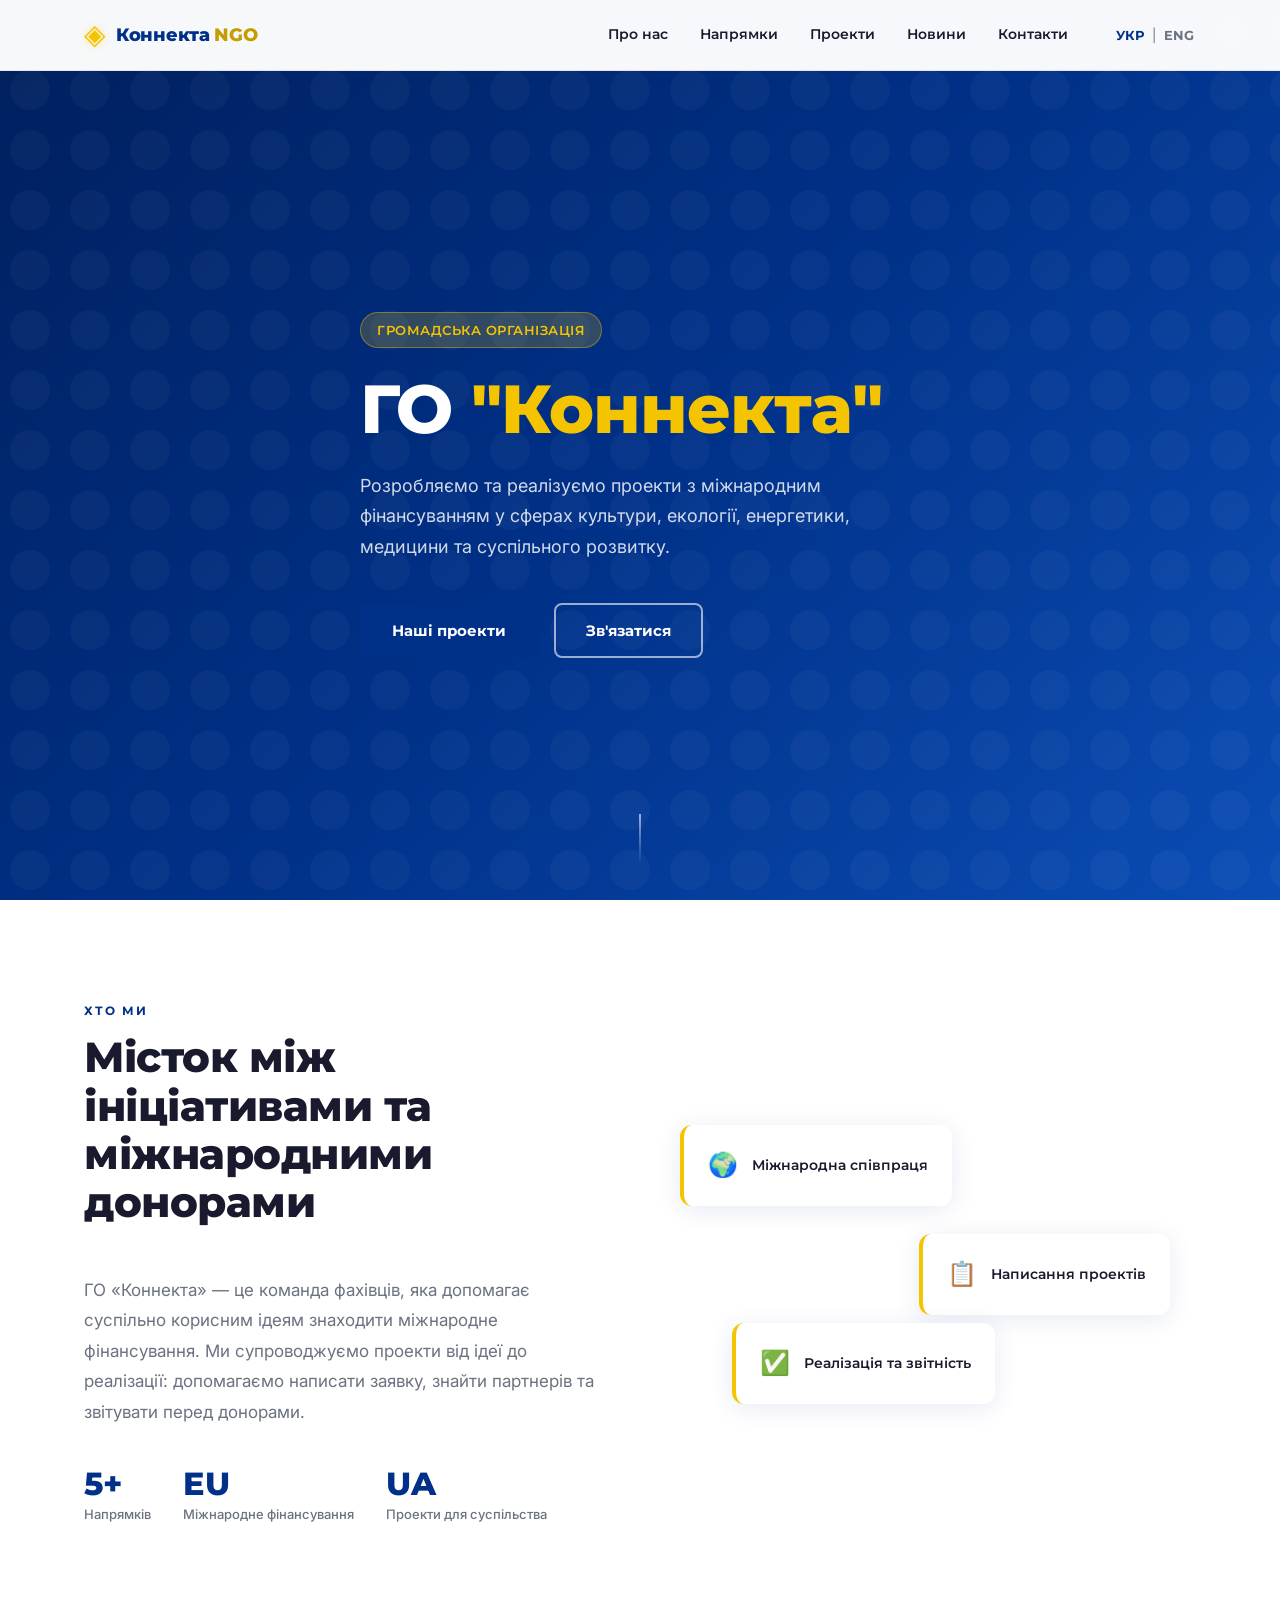
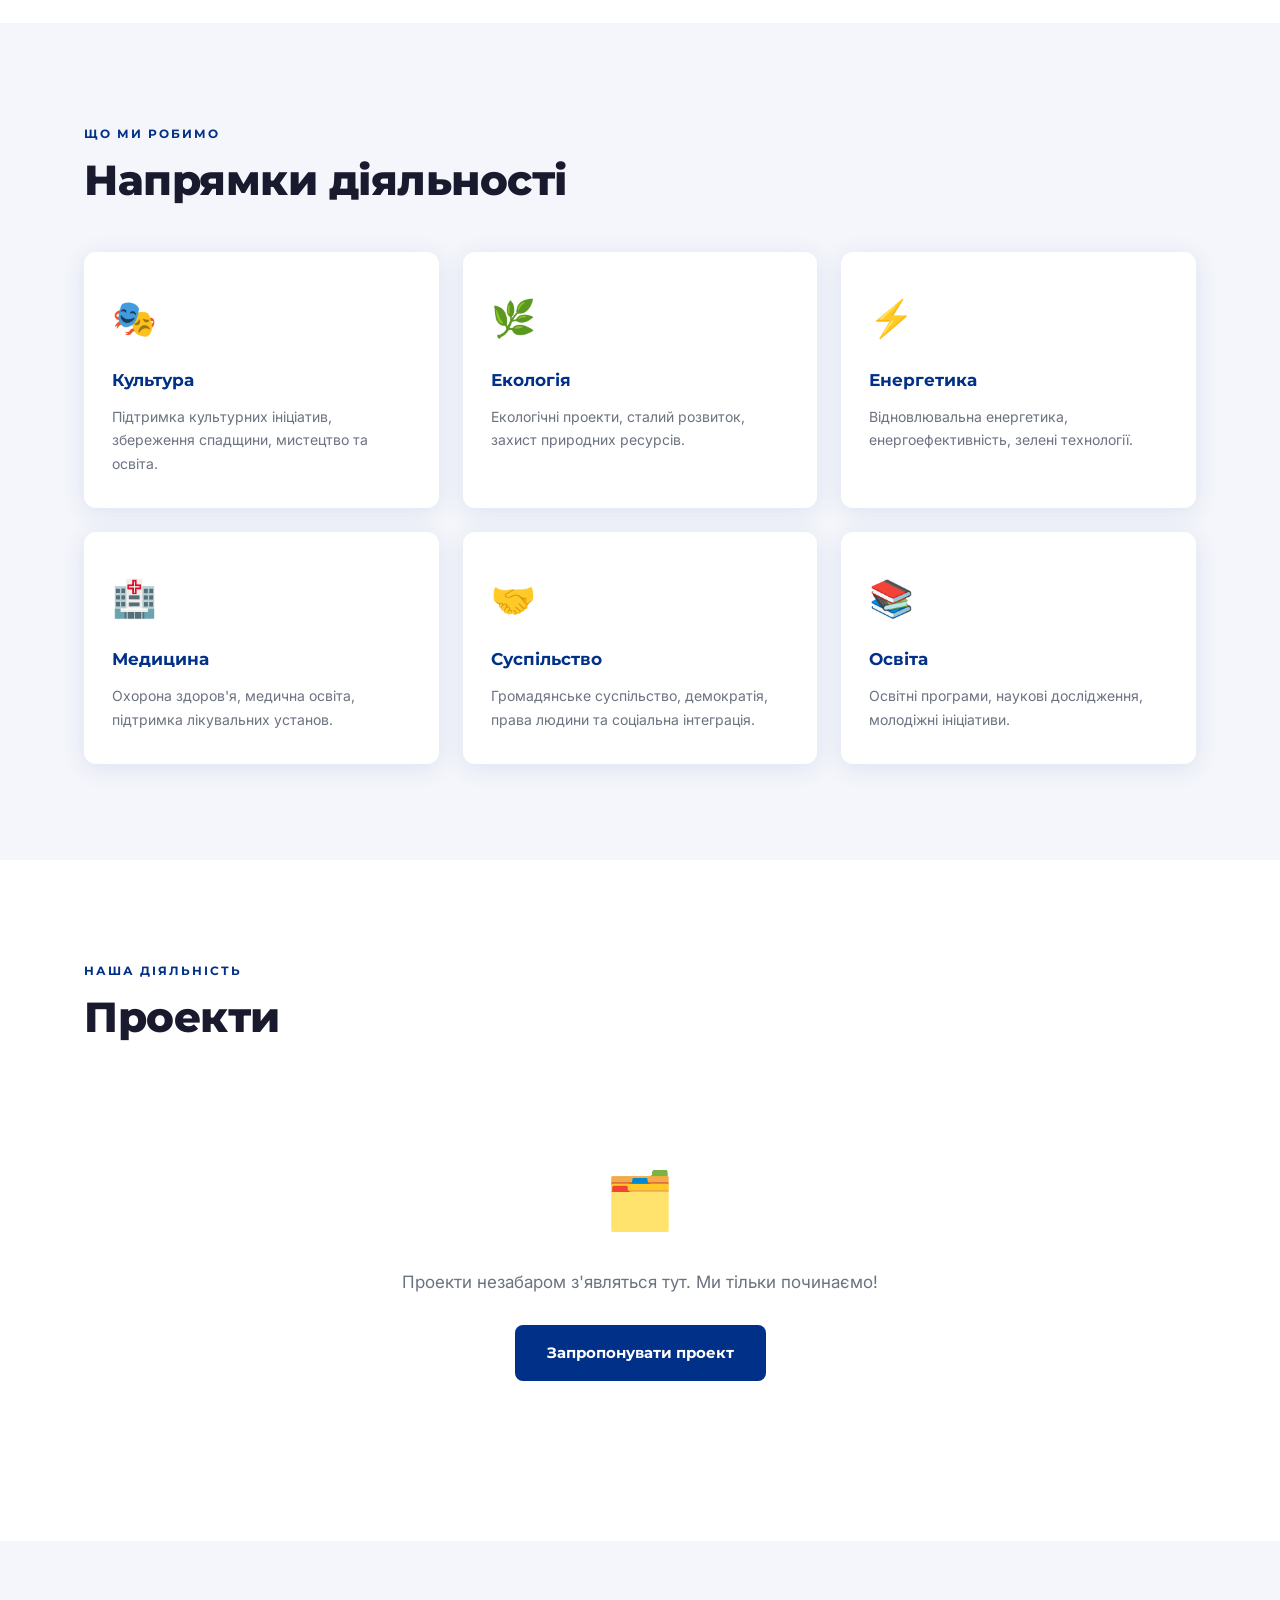
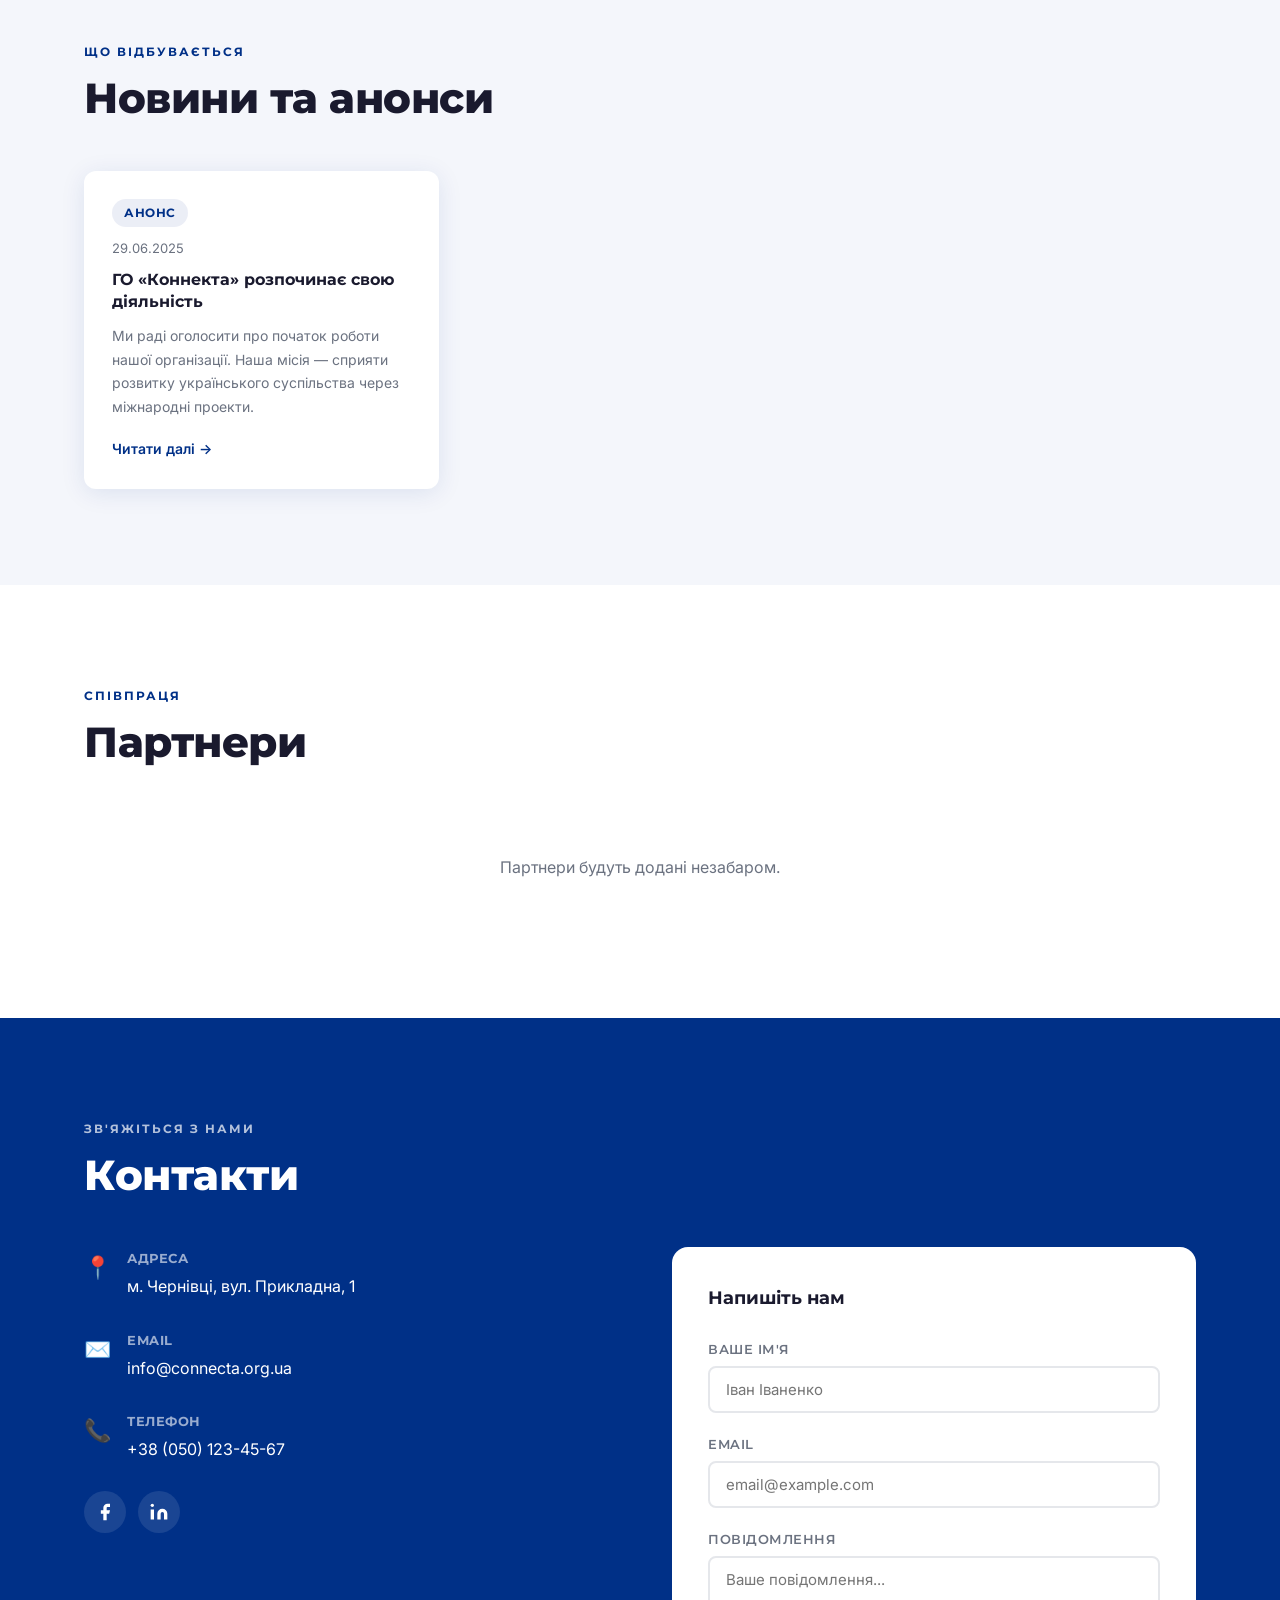
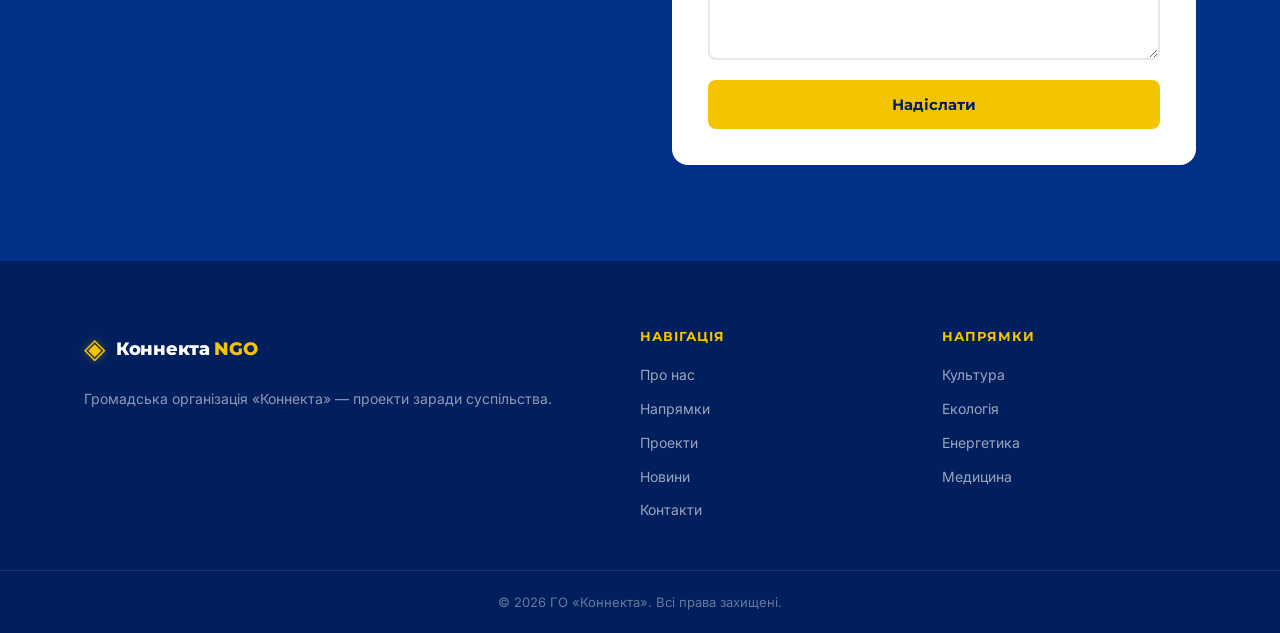
==== index.html @ 652a1787 "Update index.html" ====
<!DOCTYPE html>
<html lang="uk">
<head>
  <meta charset="UTF-8" />
  <meta name="viewport" content="width=device-width, initial-scale=1.0"/>
  <title>ГО "Коннекта" | Connecta NGO</title>
  <link rel="preconnect" href="https://fonts.googleapis.com">
  <link href="https://fonts.googleapis.com/css2?family=Montserrat:wght@400;600;700;800&family=Inter:wght@400;500&display=swap" rel="stylesheet">
  <link rel="stylesheet" href="css/style.css"/>
  <script src="https://identity.netlify.com/v1/netlify-identity-widget.js"></script>
</head>
<body>

<!-- HEADER -->
<header class="header" id="header">
  <div class="container header__inner">
    <a href="index.html" class="logo">
      <span class="logo__icon">◈</span>
      <span class="logo__text">Коннекта <em>NGO</em></span>
    </a>

    <nav class="nav" id="nav">
      <a href="#about" class="nav__link" data-uk="Про нас" data-en="About Us">Про нас</a>
      <a href="#directions" class="nav__link" data-uk="Напрямки" data-en="Directions">Напрямки</a>
      <a href="#projects" class="nav__link" data-uk="Проекти" data-en="Projects">Проекти</a>
      <a href="#news" class="nav__link" data-uk="Новини" data-en="News">Новини</a>
      <a href="#contacts" class="nav__link" data-uk="Контакти" data-en="Contacts">Контакти</a>
    </nav>

    <div class="header__right">
      <div class="lang-switch">
        <button class="lang-btn active" data-lang="uk">УКР</button>
        <span>|</span>
        <button class="lang-btn" data-lang="en">ENG</button>
      </div>
      <button class="burger" id="burger" aria-label="Меню">
        <span></span><span></span><span></span>
      </button>
    </div>
  </div>
</header>

<!-- HERO -->
<section class="hero">
  <div class="hero__bg"></div>
  <div class="container hero__content">
    <p class="hero__eyebrow" data-uk="Громадська організація" data-en="Non-governmental organization">Громадська організація</p>
    <h1 class="hero__title" data-uk='ГО <span class="accent">"Коннекта"</span>' data-en='NGO <span class="accent">"Connecta"</span>'>ГО <span class="accent">"Коннекта"</span></h1>
    <p class="hero__sub" data-uk="Розробляємо та реалізуємо проекти з міжнародним фінансуванням у сферах культури, екології, енергетики, медицини та суспільного розвитку." data-en="We develop and implement internationally funded projects in culture, ecology, energy, medicine, and social development.">
      Розробляємо та реалізуємо проекти з міжнародним фінансуванням у сферах культури, екології, енергетики, медицини та суспільного розвитку.
    </p>
    <div class="hero__actions">
      <a href="#projects" class="btn btn--primary" data-uk="Наші проекти" data-en="Our Projects">Наші проекти</a>
      <a href="#contacts" class="btn btn--outline" data-uk="Зв'язатися" data-en="Contact Us">Зв'язатися</a>
    </div>
  </div>
  <div class="hero__scroll-indicator">
    <span></span>
  </div>
</section>

<!-- ABOUT -->
<section class="section" id="about">
  <div class="container">
    <div class="about__grid">
      <div class="about__text">
        <p class="section__label" data-uk="Хто ми" data-en="Who We Are">Хто ми</p>
        <h2 class="section__title" data-uk="Місток між ініціативами та міжнародними донорами" data-en="A bridge between initiatives and international donors">Місток між ініціативами та міжнародними донорами</h2>
        <p class="about__desc" data-uk="ГО «Коннекта» — це команда фахівців, яка допомагає суспільно корисним ідеям знаходити міжнародне фінансування. Ми супроводжуємо проекти від ідеї до реалізації: допомагаємо написати заявку, знайти партнерів та звітувати перед донорами." data-en="Connecta NGO is a team of specialists that helps socially beneficial ideas find international funding. We guide projects from idea to implementation: helping write applications, find partners, and report to donors.">
          ГО «Коннекта» — це команда фахівців, яка допомагає суспільно корисним ідеям знаходити міжнародне фінансування. Ми супроводжуємо проекти від ідеї до реалізації: допомагаємо написати заявку, знайти партнерів та звітувати перед донорами.
        </p>
        <div class="about__stats">
          <div class="stat">
            <span class="stat__num">5+</span>
            <span class="stat__label" data-uk="Напрямків" data-en="Directions">Напрямків</span>
          </div>
          <div class="stat">
            <span class="stat__num">EU</span>
            <span class="stat__label" data-uk="Міжнародне фінансування" data-en="International funding">Міжнародне фінансування</span>
          </div>
          <div class="stat">
            <span class="stat__num">UA</span>
            <span class="stat__label" data-uk="Проекти для суспільства" data-en="Projects for society">Проекти для суспільства</span>
          </div>
        </div>
      </div>
      <div class="about__visual">
        <div class="about__card about__card--1">
          <span class="about__card-icon">🌍</span>
          <p data-uk="Міжнародна співпраця" data-en="International cooperation">Міжнародна співпраця</p>
        </div>
        <div class="about__card about__card--2">
          <span class="about__card-icon">📋</span>
          <p data-uk="Написання проектів" data-en="Project writing">Написання проектів</p>
        </div>
        <div class="about__card about__card--3">
          <span class="about__card-icon">✅</span>
          <p data-uk="Реалізація та звітність" data-en="Implementation & reporting">Реалізація та звітність</p>
        </div>
      </div>
    </div>
  </div>
</section>

<!-- DIRECTIONS -->
<section class="section section--gray" id="directions">
  <div class="container">
    <p class="section__label" data-uk="Що ми робимо" data-en="What We Do">Що ми робимо</p>
    <h2 class="section__title" data-uk="Напрямки діяльності" data-en="Areas of Activity">Напрямки діяльності</h2>
    <div class="directions__grid">
      <div class="direction-card">
        <div class="direction-card__icon">🎭</div>
        <h3 data-uk="Культура" data-en="Culture">Культура</h3>
        <p data-uk="Підтримка культурних ініціатив, збереження спадщини, мистецтво та освіта." data-en="Support of cultural initiatives, heritage preservation, arts and education.">Підтримка культурних ініціатив, збереження спадщини, мистецтво та освіта.</p>
      </div>
      <div class="direction-card">
        <div class="direction-card__icon">🌿</div>
        <h3 data-uk="Екологія" data-en="Ecology">Екологія</h3>
        <p data-uk="Екологічні проекти, сталий розвиток, захист природних ресурсів." data-en="Environmental projects, sustainable development, protection of natural resources.">Екологічні проекти, сталий розвиток, захист природних ресурсів.</p>
      </div>
      <div class="direction-card">
        <div class="direction-card__icon">⚡</div>
        <h3 data-uk="Енергетика" data-en="Energy">Енергетика</h3>
        <p data-uk="Відновлювальна енергетика, енергоефективність, зелені технології." data-en="Renewable energy, energy efficiency, green technologies.">Відновлювальна енергетика, енергоефективність, зелені технології.</p>
      </div>
      <div class="direction-card">
        <div class="direction-card__icon">🏥</div>
        <h3 data-uk="Медицина" data-en="Medicine">Медицина</h3>
        <p data-uk="Охорона здоров'я, медична освіта, підтримка лікувальних установ." data-en="Healthcare, medical education, support for medical institutions.">Охорона здоров'я, медична освіта, підтримка лікувальних установ.</p>
      </div>
      <div class="direction-card">
        <div class="direction-card__icon">🤝</div>
        <h3 data-uk="Суспільство" data-en="Society">Суспільство</h3>
        <p data-uk="Громадянське суспільство, демократія, права людини та соціальна інтеграція." data-en="Civil society, democracy, human rights and social integration.">Громадянське суспільство, демократія, права людини та соціальна інтеграція.</p>
      </div>
      <div class="direction-card">
        <div class="direction-card__icon">📚</div>
        <h3 data-uk="Освіта" data-en="Education">Освіта</h3>
        <p data-uk="Освітні програми, наукові дослідження, молодіжні ініціативи." data-en="Educational programs, scientific research, youth initiatives.">Освітні програми, наукові дослідження, молодіжні ініціативи.</p>
      </div>
    </div>
  </div>
</section>

<!-- PROJECTS -->
<section class="section" id="projects">
  <div class="container">
    <p class="section__label" data-uk="Наша діяльність" data-en="Our Activity">Наша діяльність</p>
    <h2 class="section__title" data-uk="Проекти" data-en="Projects">Проекти</h2>
    <div class="projects__empty">
      <div class="projects__empty-icon">🗂️</div>
      <p data-uk="Проекти незабаром з'являться тут. Ми тільки починаємо!" data-en="Projects will appear here soon. We are just getting started!">
        Проекти незабаром з'являться тут. Ми тільки починаємо!
      </p>
      <a href="#contacts" class="btn btn--primary" data-uk="Запропонувати проект" data-en="Propose a Project">Запропонувати проект</a>
    </div>
  </div>
</section>

<!-- NEWS -->
<section class="section section--gray" id="news">
  <div class="container">
    <p class="section__label" data-uk="Що відбувається" data-en="What's Happening">Що відбувається</p>
    <h2 class="section__title" data-uk="Новини та анонси" data-en="News & Announcements">Новини та анонси</h2>
    <div class="news__grid" id="news-grid">
      <article class="news-card">
        <div class="news-card__tag" data-uk="Анонс" data-en="Announcement">Анонс</div>
        <div class="news-card__date">29.06.2025</div>
        <h3 class="news-card__title" data-uk="ГО «Коннекта» розпочинає свою діяльність" data-en="NGO Connecta begins its activities">ГО «Коннекта» розпочинає свою діяльність</h3>
        <p class="news-card__excerpt" data-uk="Ми раді оголосити про початок роботи нашої організації. Наша місія — сприяти розвитку українського суспільства через міжнародні проекти." data-en="We are pleased to announce the launch of our organization. Our mission is to promote the development of Ukrainian society through international projects.">
          Ми раді оголосити про початок роботи нашої організації. Наша місія — сприяти розвитку українського суспільства через міжнародні проекти.
        </p>
        <a href="#" class="news-card__link" data-uk="Читати далі →" data-en="Read more →">Читати далі →</a>
      </article>
    </div>
  </div>
</section>

<!-- PARTNERS -->
<section class="section" id="partners">
  <div class="container">
    <p class="section__label" data-uk="Співпраця" data-en="Cooperation">Співпраця</p>
    <h2 class="section__title" data-uk="Партнери" data-en="Partners">Партнери</h2>
    <div class="partners__empty">
      <p data-uk="Партнери будуть додані незабаром." data-en="Partners will be added soon.">Партнери будуть додані незабаром.</p>
    </div>
  </div>
</section>

<!-- CONTACTS -->
<section class="section section--blue" id="contacts">
  <div class="container">
    <p class="section__label section__label--light" data-uk="Зв'яжіться з нами" data-en="Get in Touch">Зв'яжіться з нами</p>
    <h2 class="section__title section__title--light" data-uk="Контакти" data-en="Contacts">Контакти</h2>
    <div class="contacts__grid">
      <div class="contacts__info">
        <div class="contact-item">
          <span class="contact-item__icon">📍</span>
          <div>
            <strong data-uk="Адреса" data-en="Address">Адреса</strong>
            <p>м. Чернівці, вул. Прикладна, 1</p>
          </div>
        </div>
        <div class="contact-item">
          <span class="contact-item__icon">✉️</span>
          <div>
            <strong>Email</strong>
            <p><a href="mailto:info@connecta.org.ua">info@connecta.org.ua</a></p>
          </div>
        </div>
        <div class="contact-item">
          <span class="contact-item__icon">📞</span>
          <div>
            <strong data-uk="Телефон" data-en="Phone">Телефон</strong>
            <p><a href="tel:+380501234567">+38 (050) 123-45-67</a></p>
          </div>
        </div>
        <div class="contacts__social">
          <a href="#" class="social-btn" aria-label="Facebook">
            <svg width="20" height="20" viewBox="0 0 24 24" fill="currentColor"><path d="M18 2h-3a5 5 0 0 0-5 5v3H7v4h3v8h4v-8h3l1-4h-4V7a1 1 0 0 1 1-1h3z"/></svg>
          </a>
          <a href="#" class="social-btn" aria-label="LinkedIn">
            <svg width="20" height="20" viewBox="0 0 24 24" fill="currentColor"><path d="M16 8a6 6 0 0 1 6 6v7h-4v-7a2 2 0 0 0-2-2 2 2 0 0 0-2 2v7h-4v-7a6 6 0 0 1 6-6zM2 9h4v12H2z"/><circle cx="4" cy="4" r="2"/></svg>
          </a>
        </div>
      </div>
      <form class="contact-form" id="contact-form" name="contact" method="POST" data-netlify="true">
        <input type="hidden" name="form-name" value="contact" />
        <h3 data-uk="Напишіть нам" data-en="Write to Us">Напишіть нам</h3>
        <div class="form-group">
          <label data-uk="Ваше ім'я" data-en="Your Name">Ваше ім'я</label>
          <input type="text" name="name" placeholder="Іван Іваненко" required />
        </div>
        <div class="form-group">
          <label>Email</label>
          <input type="email" name="email" placeholder="email@example.com" required />
        </div>
        <div class="form-group">
          <label data-uk="Повідомлення" data-en="Message">Повідомлення</label>
          <textarea name="message" rows="4" placeholder="Ваше повідомлення..." required></textarea>
        </div>
        <button type="submit" class="btn btn--yellow" data-uk="Надіслати" data-en="Send">Надіслати</button>
      </form>
    </div>
  </div>
</section>

<!-- FOOTER -->
<footer class="footer">
  <div class="container footer__inner">
    <div class="footer__brand">
      <a href="index.html" class="logo logo--light">
        <span class="logo__icon">◈</span>
        <span class="logo__text">Коннекта <em>NGO</em></span>
      </a>
      <p class="footer__desc" data-uk="Громадська організація «Коннекта» — проекти заради суспільства." data-en="NGO Connecta — projects for society.">
        Громадська організація «Коннекта» — проекти заради суспільства.
      </p>
    </div>
    <div class="footer__nav">
      <h4 data-uk="Навігація" data-en="Navigation">Навігація</h4>
      <a href="#about" data-uk="Про нас" data-en="About Us">Про нас</a>
      <a href="#directions" data-uk="Напрямки" data-en="Directions">Напрямки</a>
      <a href="#projects" data-uk="Проекти" data-en="Projects">Проекти</a>
      <a href="#news" data-uk="Новини" data-en="News">Новини</a>
      <a href="#contacts" data-uk="Контакти" data-en="Contacts">Контакти</a>
    </div>
    <div class="footer__nav">
      <h4 data-uk="Напрямки" data-en="Directions">Напрямки</h4>
      <a href="#directions" data-uk="Культура" data-en="Culture">Культура</a>
      <a href="#directions" data-uk="Екологія" data-en="Ecology">Екологія</a>
      <a href="#directions" data-uk="Енергетика" data-en="Energy">Енергетика</a>
      <a href="#directions" data-uk="Медицина" data-en="Medicine">Медицина</a>
    </div>
  </div>
  <div class="footer__bottom">
    <div class="container">
      <p data-uk="© 2026 ГО «Коннекта». Всі права захищені." data-en="© 2026 NGO Connecta. All rights reserved.">© 2026 ГО «Коннекта». Всі права захищені.</p>
    </div>
  </div>
</footer>

<script src="js/main.js"></script>
</body>
</html>
---- css/style.css ----
/* ===========================
   CONNECTA NGO — STYLESHEET
   Colors: Blue #003087, Yellow #F5C400, White #FFFFFF
   =========================== */

:root {
  --blue:        #003087;
  --blue-dark:   #001f5c;
  --blue-light:  #0047c4;
  --yellow:      #F5C400;
  --yellow-dark: #c49d00;
  --white:       #FFFFFF;
  --gray-bg:     #f4f6fb;
  --gray-text:   #6b7280;
  --text:        #1a1a2e;
  --border:      #e5e7eb;
  --radius:      12px;
  --shadow:      0 4px 24px rgba(0,48,135,0.10);
  --transition:  0.25s ease;
}

*, *::before, *::after { box-sizing: border-box; margin: 0; padding: 0; }

html { scroll-behavior: smooth; }

body {
  font-family: 'Inter', sans-serif;
  font-size: 16px;
  color: var(--text);
  background: var(--white);
  line-height: 1.7;
}

a { text-decoration: none; color: inherit; }

img { max-width: 100%; display: block; }

.container {
  max-width: 1160px;
  margin: 0 auto;
  padding: 0 24px;
}

/* ── BUTTONS ── */
.btn {
  display: inline-block;
  padding: 13px 30px;
  border-radius: 8px;
  font-family: 'Montserrat', sans-serif;
  font-weight: 700;
  font-size: 15px;
  cursor: pointer;
  border: 2px solid transparent;
  transition: all var(--transition);
}
.btn--primary {
  background: var(--blue);
  color: var(--white);
}
.btn--primary:hover { background: var(--blue-light); transform: translateY(-2px); box-shadow: var(--shadow); }
.btn--outline {
  background: transparent;
  color: var(--white);
  border-color: rgba(255,255,255,0.6);
}
.btn--outline:hover { background: rgba(255,255,255,0.12); border-color: var(--white); }
.btn--yellow {
  background: var(--yellow);
  color: var(--blue-dark);
}
.btn--yellow:hover { background: var(--yellow-dark); transform: translateY(-2px); }

/* ── HEADER ── */
.header {
  position: fixed;
  top: 0; left: 0; right: 0;
  z-index: 1000;
  background: rgba(255,255,255,0.97);
  backdrop-filter: blur(8px);
  border-bottom: 1px solid var(--border);
  transition: box-shadow var(--transition);
}
.header.scrolled { box-shadow: var(--shadow); }

.header__inner {
  display: flex;
  align-items: center;
  gap: 32px;
  height: 70px;
}

.logo {
  display: flex;
  align-items: center;
  gap: 10px;
  flex-shrink: 0;
}
.logo__icon {
  font-size: 28px;
  color: var(--yellow);
  filter: drop-shadow(0 0 4px rgba(245,196,0,0.4));
}
.logo__text {
  font-family: 'Montserrat', sans-serif;
  font-weight: 800;
  font-size: 18px;
  color: var(--blue);
  letter-spacing: -0.3px;
}
.logo__text em {
  font-style: normal;
  color: var(--yellow-dark);
}
.logo--light .logo__text { color: var(--white); }
.logo--light .logo__text em { color: var(--yellow); }

.nav {
  display: flex;
  gap: 4px;
  margin-left: auto;
}
.nav__link {
  padding: 8px 14px;
  border-radius: 6px;
  font-family: 'Montserrat', sans-serif;
  font-weight: 600;
  font-size: 14px;
  color: var(--text);
  transition: all var(--transition);
}
.nav__link:hover { background: var(--gray-bg); color: var(--blue); }

.header__right { display: flex; align-items: center; gap: 16px; }

.lang-switch {
  display: flex;
  align-items: center;
  gap: 6px;
  font-size: 13px;
  color: var(--gray-text);
}
.lang-btn {
  background: none;
  border: none;
  font-family: 'Montserrat', sans-serif;
  font-weight: 700;
  font-size: 13px;
  cursor: pointer;
  color: var(--gray-text);
  padding: 4px 2px;
  transition: color var(--transition);
}
.lang-btn.active { color: var(--blue); }
.lang-btn:hover { color: var(--blue); }

.burger {
  display: none;
  flex-direction: column;
  gap: 5px;
  background: none;
  border: none;
  cursor: pointer;
  padding: 4px;
}
.burger span {
  display: block;
  width: 24px;
  height: 2px;
  background: var(--blue);
  border-radius: 2px;
  transition: all var(--transition);
}

/* ── HERO ── */
.hero {
  position: relative;
  min-height: 100vh;
  display: flex;
  align-items: center;
  overflow: hidden;
  padding-top: 70px;
}
.hero__bg {
  position: absolute;
  inset: 0;
  background: linear-gradient(135deg, var(--blue-dark) 0%, var(--blue) 50%, #0a4db5 100%);
  z-index: 0;
}
.hero__bg::after {
  content: '';
  position: absolute;
  inset: 0;
  background: url("data:image/svg+xml,%3Csvg width='60' height='60' viewBox='0 0 60 60' xmlns='http://www.w3.org/2000/svg'%3E%3Cg fill='none' fill-rule='evenodd'%3E%3Cg fill='%23ffffff' fill-opacity='0.03'%3E%3Ccircle cx='30' cy='30' r='20'/%3E%3C/g%3E%3C/g%3E%3C/svg%3E");
}
.hero__content {
  position: relative;
  z-index: 1;
  padding: 80px 24px;
  max-width: 760px;
}
.hero__eyebrow {
  display: inline-block;
  background: rgba(245,196,0,0.2);
  color: var(--yellow);
  border: 1px solid rgba(245,196,0,0.4);
  padding: 6px 16px;
  border-radius: 100px;
  font-family: 'Montserrat', sans-serif;
  font-weight: 600;
  font-size: 13px;
  letter-spacing: 0.5px;
  text-transform: uppercase;
  margin-bottom: 24px;
}
.hero__title {
  font-family: 'Montserrat', sans-serif;
  font-weight: 800;
  font-size: clamp(36px, 6vw, 68px);
  line-height: 1.1;
  color: var(--white);
  margin-bottom: 24px;
  letter-spacing: -1px;
}
.hero__title .accent { color: var(--yellow); }
.hero__sub {
  font-size: 18px;
  color: rgba(255,255,255,0.82);
  margin-bottom: 40px;
  max-width: 560px;
  line-height: 1.7;
}
.hero__actions { display: flex; gap: 16px; flex-wrap: wrap; }

.hero__scroll-indicator {
  position: absolute;
  bottom: 36px;
  left: 50%;
  transform: translateX(-50%);
  z-index: 1;
}
.hero__scroll-indicator span {
  display: block;
  width: 2px;
  height: 50px;
  background: linear-gradient(to bottom, rgba(255,255,255,0.6), transparent);
  margin: 0 auto;
  animation: scrollPulse 2s ease-in-out infinite;
}
@keyframes scrollPulse {
  0%, 100% { opacity: 0.4; transform: scaleY(1); }
  50% { opacity: 1; transform: scaleY(1.2); }
}

/* ── SECTIONS ── */
.section { padding: 96px 0; }
.section--gray { background: var(--gray-bg); }
.section--blue { background: var(--blue); }

.section__label {
  display: inline-block;
  font-family: 'Montserrat', sans-serif;
  font-weight: 700;
  font-size: 12px;
  letter-spacing: 2px;
  text-transform: uppercase;
  color: var(--blue);
  margin-bottom: 12px;
}
.section__label--light { color: rgba(255,255,255,0.7); }

.section__title {
  font-family: 'Montserrat', sans-serif;
  font-weight: 800;
  font-size: clamp(26px, 4vw, 42px);
  line-height: 1.15;
  color: var(--text);
  margin-bottom: 48px;
  letter-spacing: -0.5px;
}
.section__title--light { color: var(--white); }

/* ── ABOUT ── */
.about__grid {
  display: grid;
  grid-template-columns: 1fr 1fr;
  gap: 80px;
  align-items: center;
}
.about__desc {
  color: var(--gray-text);
  font-size: 17px;
  margin-bottom: 40px;
  line-height: 1.8;
}
.about__stats {
  display: flex;
  gap: 32px;
}
.stat__num {
  display: block;
  font-family: 'Montserrat', sans-serif;
  font-weight: 800;
  font-size: 32px;
  color: var(--blue);
  line-height: 1;
}
.stat__label {
  font-size: 13px;
  color: var(--gray-text);
  font-weight: 500;
}
.about__visual {
  position: relative;
  height: 340px;
}
.about__card {
  position: absolute;
  background: var(--white);
  border-radius: var(--radius);
  box-shadow: var(--shadow);
  padding: 20px 24px;
  display: flex;
  align-items: center;
  gap: 14px;
  font-family: 'Montserrat', sans-serif;
  font-weight: 600;
  font-size: 14px;
  color: var(--text);
  border-left: 4px solid var(--yellow);
  transition: transform var(--transition);
  white-space: nowrap;
}
.about__card:hover { transform: translateY(-4px); }
.about__card-icon { font-size: 24px; }
.about__card--1 { top: 10%; left: 0; }
.about__card--2 { top: 42%; right: 5%; }
.about__card--3 { bottom: 8%; left: 10%; }

/* ── DIRECTIONS ── */
.directions__grid {
  display: grid;
  grid-template-columns: repeat(3, 1fr);
  gap: 24px;
}
.direction-card {
  background: var(--white);
  border-radius: var(--radius);
  padding: 32px 28px;
  box-shadow: var(--shadow);
  border-top: 4px solid transparent;
  transition: all var(--transition);
}
.direction-card:hover {
  border-top-color: var(--yellow);
  transform: translateY(-6px);
  box-shadow: 0 12px 40px rgba(0,48,135,0.15);
}
.direction-card__icon { font-size: 36px; margin-bottom: 16px; }
.direction-card h3 {
  font-family: 'Montserrat', sans-serif;
  font-weight: 700;
  font-size: 17px;
  margin-bottom: 10px;
  color: var(--blue);
}
.direction-card p { font-size: 14px; color: var(--gray-text); line-height: 1.7; }

/* ── PROJECTS EMPTY ── */
.projects__empty {
  text-align: center;
  padding: 64px 0;
  color: var(--gray-text);
}
.projects__empty-icon { font-size: 56px; margin-bottom: 20px; }
.projects__empty p { font-size: 17px; margin-bottom: 28px; }

/* ── NEWS ── */
.news__grid {
  display: grid;
  grid-template-columns: repeat(3, 1fr);
  gap: 24px;
}
.news-card {
  background: var(--white);
  border-radius: var(--radius);
  padding: 28px;
  box-shadow: var(--shadow);
  display: flex;
  flex-direction: column;
  gap: 10px;
  transition: transform var(--transition);
}
.news-card:hover { transform: translateY(-4px); }
.news-card img {
  width: 100%;
  height: auto;
  border-radius: 8px;
  margin-bottom: 8px;
}
.news-card__tag {
  display: inline-block;
  background: rgba(0,48,135,0.08);
  color: var(--blue);
  padding: 4px 12px;
  border-radius: 100px;
  font-size: 12px;
  font-weight: 700;
  font-family: 'Montserrat', sans-serif;
  text-transform: uppercase;
  letter-spacing: 0.5px;
  width: fit-content;
}
.news-card__date { font-size: 13px; color: var(--gray-text); }
.news-card__title {
  font-family: 'Montserrat', sans-serif;
  font-weight: 700;
  font-size: 16px;
  color: var(--text);
  line-height: 1.4;
}
.news-card__excerpt { font-size: 14px; color: var(--gray-text); flex: 1; line-height: 1.7; }
.news-card__link { color: var(--blue); font-weight: 600; font-size: 14px; margin-top: 8px; }
.news-card__link:hover { color: var(--blue-light); }

/* ── PARTNERS ── */
.partners__empty { text-align: center; padding: 40px 0; color: var(--gray-text); }

/* ── CONTACTS ── */
.contacts__grid {
  display: grid;
  grid-template-columns: 1fr 1fr;
  gap: 64px;
  align-items: start;
}
.contacts__info { display: flex; flex-direction: column; gap: 28px; }
.contact-item { display: flex; gap: 16px; align-items: flex-start; }
.contact-item__icon { font-size: 22px; flex-shrink: 0; margin-top: 2px; }
.contact-item strong { display: block; font-family: 'Montserrat', sans-serif; font-size: 13px; font-weight: 700; text-transform: uppercase; letter-spacing: 0.5px; color: rgba(255,255,255,0.6); margin-bottom: 4px; }
.contact-item p, .contact-item a { color: var(--white); font-size: 16px; }
.contact-item a:hover { color: var(--yellow); }

.contacts__social { display: flex; gap: 12px; }
.social-btn {
  width: 42px; height: 42px;
  border-radius: 50%;
  background: rgba(255,255,255,0.1);
  display: flex; align-items: center; justify-content: center;
  color: var(--white);
  transition: all var(--transition);
}
.social-btn:hover { background: var(--yellow); color: var(--blue); }

.contact-form {
  background: var(--white);
  border-radius: 16px;
  padding: 36px;
  display: flex;
  flex-direction: column;
  gap: 20px;
}
.contact-form h3 {
  font-family: 'Montserrat', sans-serif;
  font-weight: 700;
  font-size: 18px;
  color: var(--text);
  margin-bottom: 4px;
}
.form-group { display: flex; flex-direction: column; gap: 6px; }
.form-group label {
  font-family: 'Montserrat', sans-serif;
  font-size: 13px;
  font-weight: 600;
  color: var(--gray-text);
  text-transform: uppercase;
  letter-spacing: 0.5px;
}
.form-group input,
.form-group textarea {
  padding: 12px 16px;
  border: 2px solid var(--border);
  border-radius: 8px;
  font-family: 'Inter', sans-serif;
  font-size: 15px;
  color: var(--text);
  transition: border-color var(--transition);
  outline: none;
  resize: vertical;
}
.form-group input:focus,
.form-group textarea:focus { border-color: var(--blue); }

/* ── FOOTER ── */
.footer { background: var(--blue-dark); padding: 64px 0 0; }
.footer__inner {
  display: grid;
  grid-template-columns: 2fr 1fr 1fr;
  gap: 48px;
  padding-bottom: 48px;
}
.footer__desc { color: rgba(255,255,255,0.55); font-size: 14px; margin-top: 14px; line-height: 1.7; }
.footer__nav { display: flex; flex-direction: column; gap: 10px; }
.footer__nav h4 {
  font-family: 'Montserrat', sans-serif;
  font-weight: 700;
  font-size: 13px;
  text-transform: uppercase;
  letter-spacing: 1px;
  color: var(--yellow);
  margin-bottom: 6px;
}
.footer__nav a { color: rgba(255,255,255,0.6); font-size: 14px; transition: color var(--transition); }
.footer__nav a:hover { color: var(--white); }
.footer__bottom {
  border-top: 1px solid rgba(255,255,255,0.1);
  padding: 20px 0;
  text-align: center;
  color: rgba(255,255,255,0.4);
  font-size: 13px;
}

/* ── RESPONSIVE ── */
@media (max-width: 900px) {
  .about__grid { grid-template-columns: 1fr; gap: 48px; }
  .about__visual { display: none; }
  .directions__grid { grid-template-columns: repeat(2, 1fr); }
  .news__grid { grid-template-columns: repeat(2, 1fr); }
  .contacts__grid { grid-template-columns: 1fr; gap: 40px; }
  .footer__inner { grid-template-columns: 1fr 1fr; }
}

@media (max-width: 640px) {
  .nav { display: none; position: fixed; top: 70px; left: 0; right: 0; background: var(--white); flex-direction: column; padding: 24px; gap: 8px; border-bottom: 1px solid var(--border); box-shadow: var(--shadow); }
  .nav.open { display: flex; }
  .burger { display: flex; }
  .directions__grid { grid-template-columns: 1fr; }
  .news__grid { grid-template-columns: 1fr; }
  .footer__inner { grid-template-columns: 1fr; }
  .about
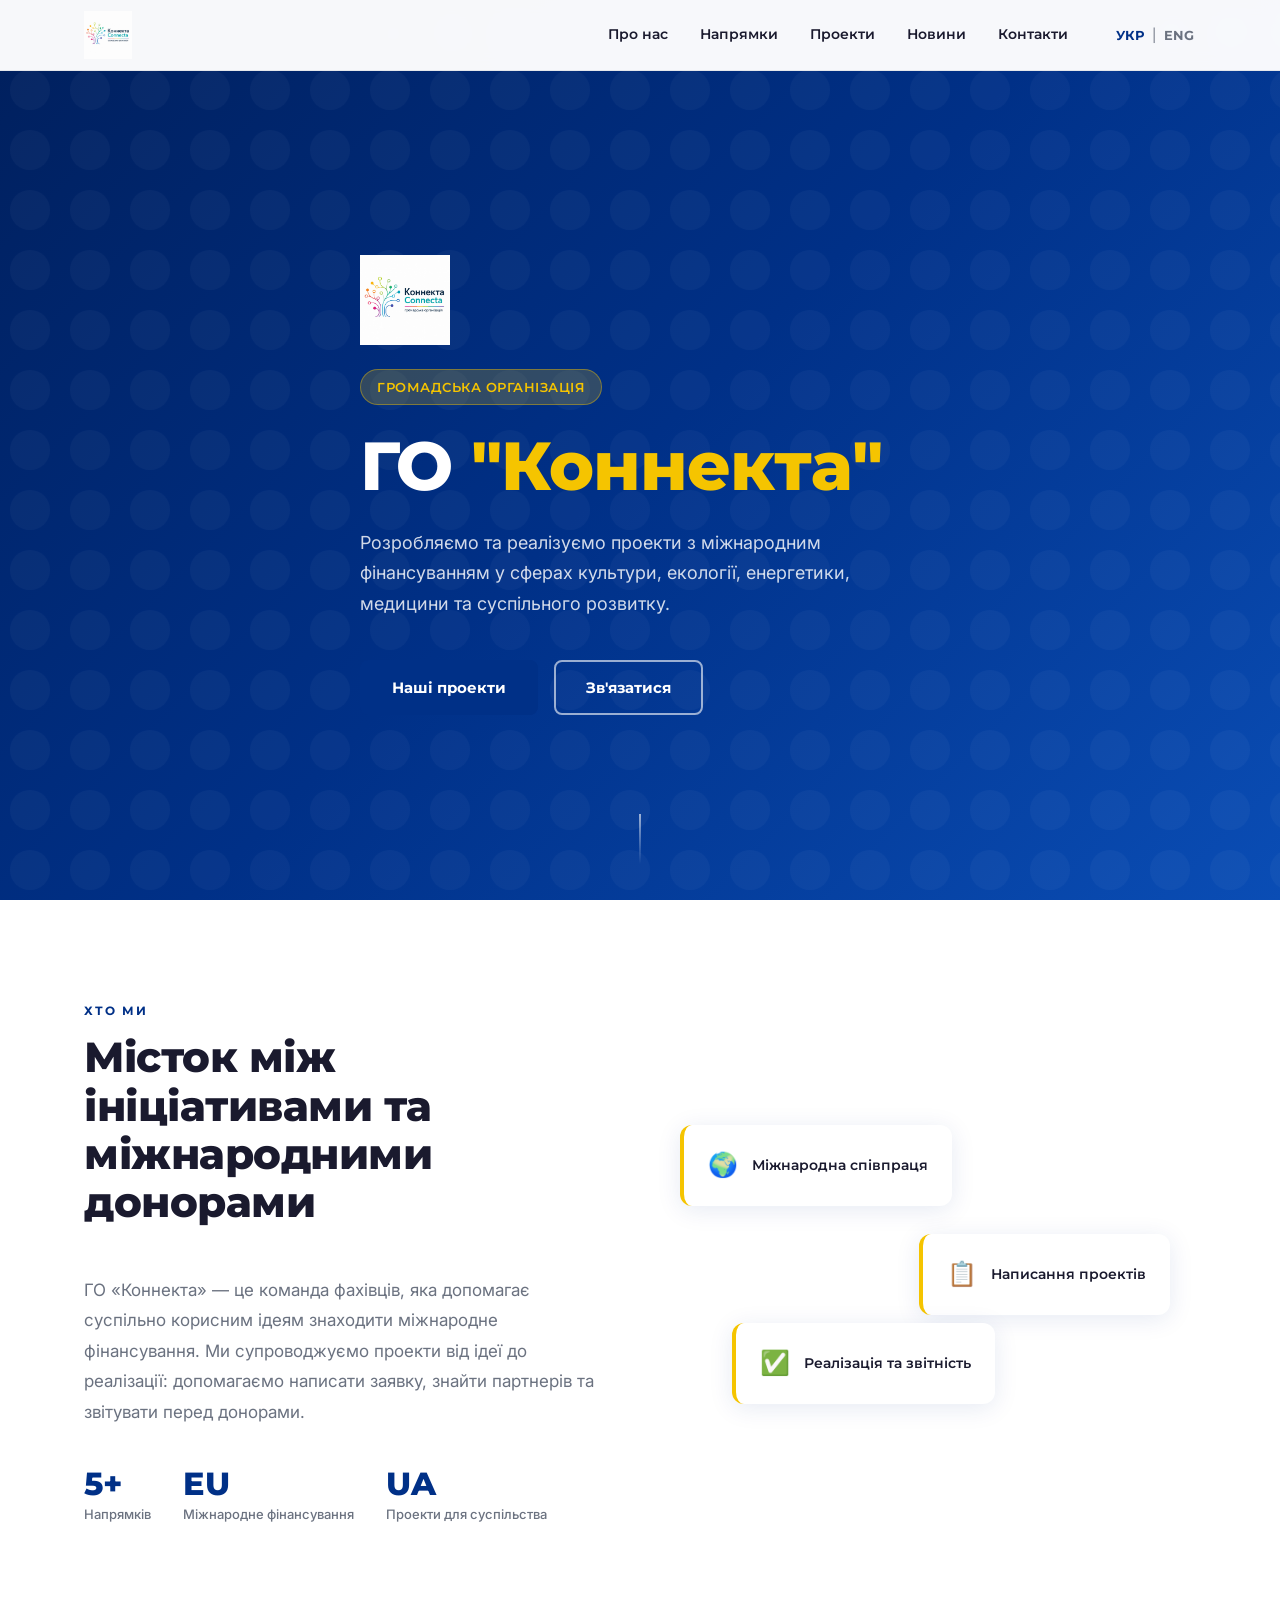
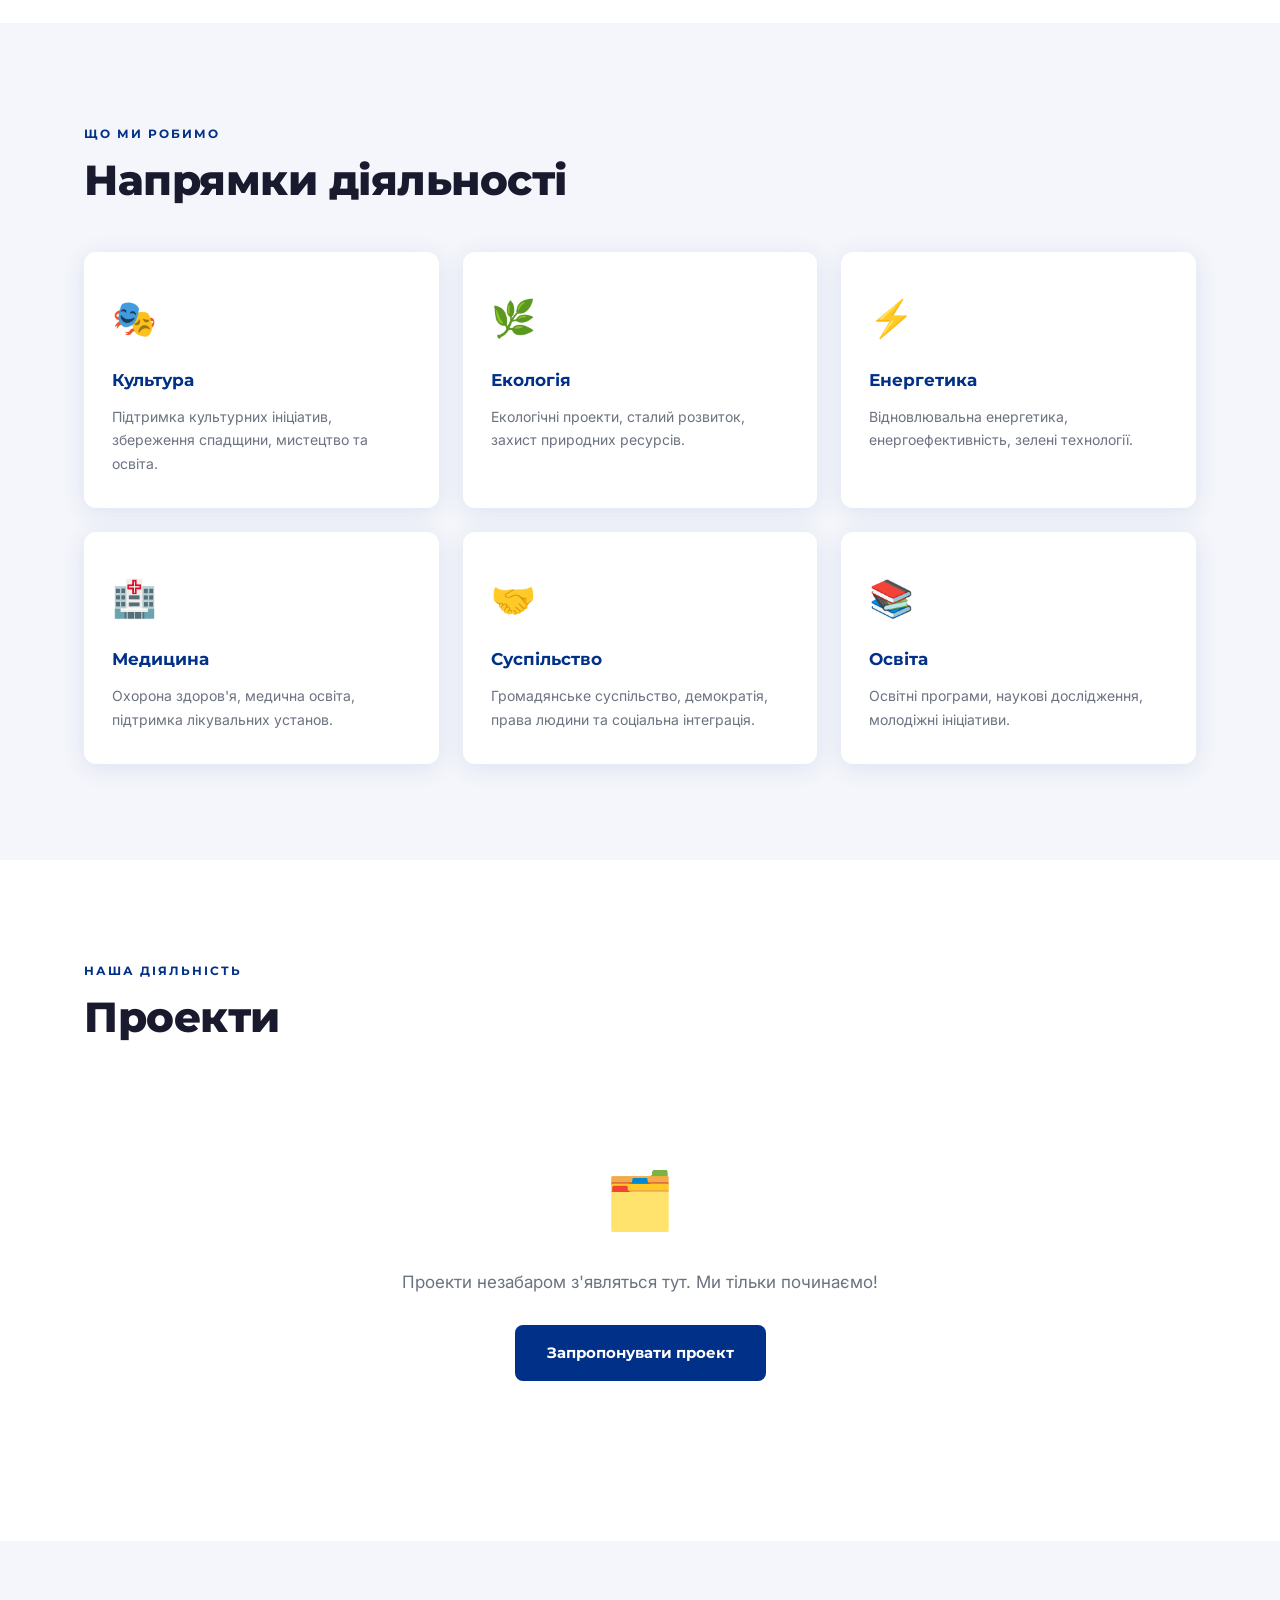
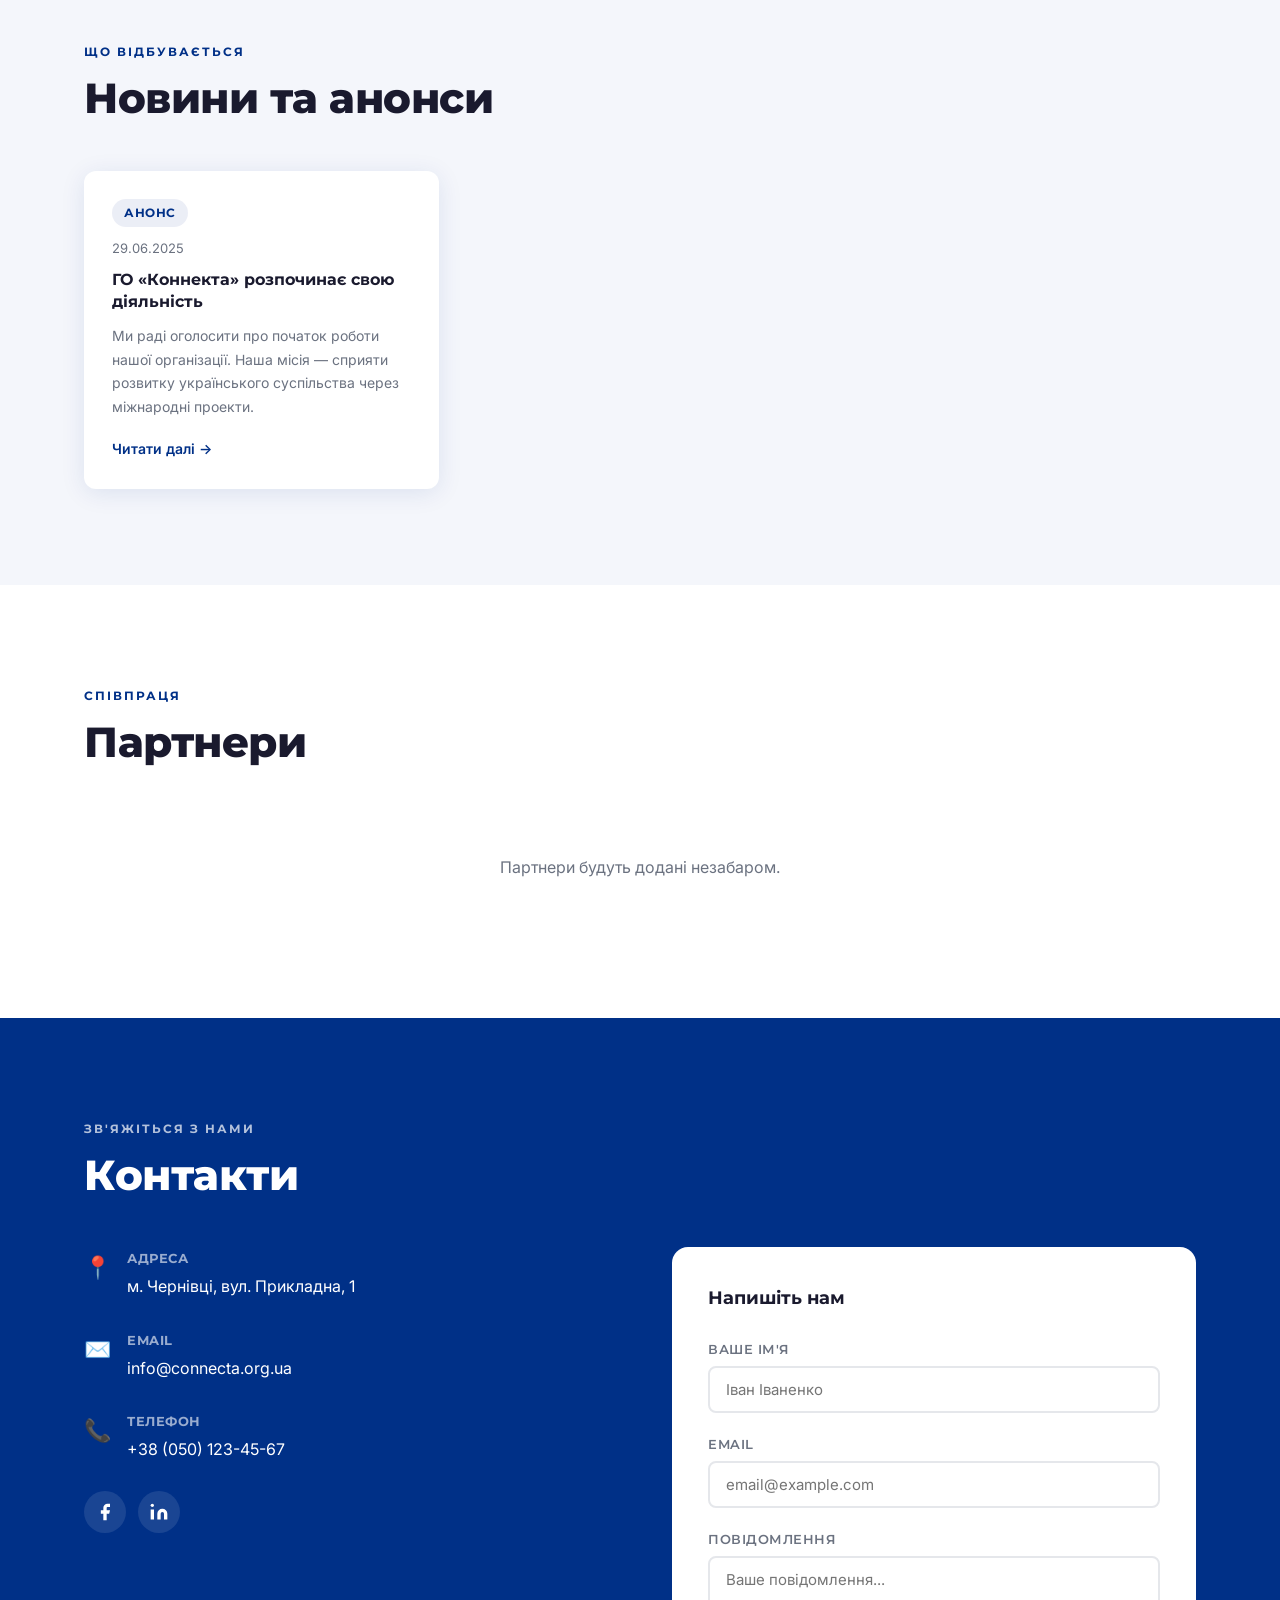
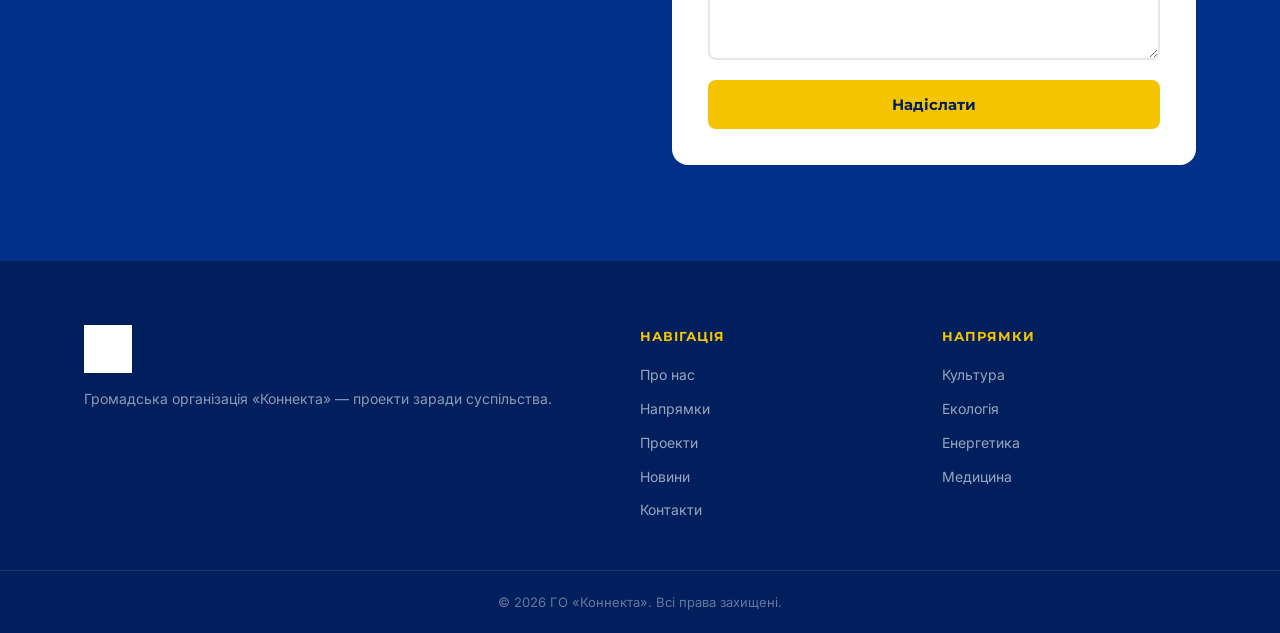
==== commit 5c3f6208: "Update index.html" ====
--- a/index.html
+++ b/index.html
@@ -15,9 +15,8 @@
 <header class="header" id="header">
   <div class="container header__inner">
     <a href="index.html" class="logo">
-      <span class="logo__icon">◈</span>
-      <span class="logo__text">Коннекта <em>NGO</em></span>
-    </a>
+  <img src="images/logo.png" alt="Коннекта NGO" style="height:48px;width:auto;">
+</a>
 
     <nav class="nav" id="nav">
       <a href="#about" class="nav__link" data-uk="Про нас" data-en="About Us">Про нас</a>
@@ -44,8 +43,9 @@
 <section class="hero">
   <div class="hero__bg"></div>
   <div class="container hero__content">
-    <p class="hero__eyebrow" data-uk="Громадська організація" data-en="Non-governmental organization">Громадська організація</p>
-    <h1 class="hero__title" data-uk='ГО <span class="accent">"Коннекта"</span>' data-en='NGO <span class="accent">"Connecta"</span>'>ГО <span class="accent">"Коннекта"</span></h1>
+   <img src="images/logo.png" alt="Коннекта NGO" style="height:90px;width:auto;margin-bottom:24px;">
+<p class="hero__eyebrow" data-uk="Громадська організація" data-en="Non-governmental organization">Громадська організація</p>
+<h1 class="hero__title" data-uk='ГО <span class="accent">"Коннекта"</span>' data-en='NGO <span class="accent">"Connecta"</span>'>ГО <span class="accent">"Коннекта"</span></h1>
     <p class="hero__sub" data-uk="Розробляємо та реалізуємо проекти з міжнародним фінансуванням у сферах культури, екології, енергетики, медицини та суспільного розвитку." data-en="We develop and implement internationally funded projects in culture, ecology, energy, medicine, and social development.">
       Розробляємо та реалізуємо проекти з міжнародним фінансуванням у сферах культури, екології, енергетики, медицини та суспільного розвитку.
     </p>
@@ -250,9 +250,8 @@
   <div class="container footer__inner">
     <div class="footer__brand">
       <a href="index.html" class="logo logo--light">
-        <span class="logo__icon">◈</span>
-        <span class="logo__text">Коннекта <em>NGO</em></span>
-      </a>
+  <img src="images/logo.png" alt="Коннекта NGO" style="height:48px;width:auto;filter:brightness(0) invert(1);">
+</a>
       <p class="footer__desc" data-uk="Громадська організація «Коннекта» — проекти заради суспільства." data-en="NGO Connecta — projects for society.">
         Громадська організація «Коннекта» — проекти заради суспільства.
       </p>
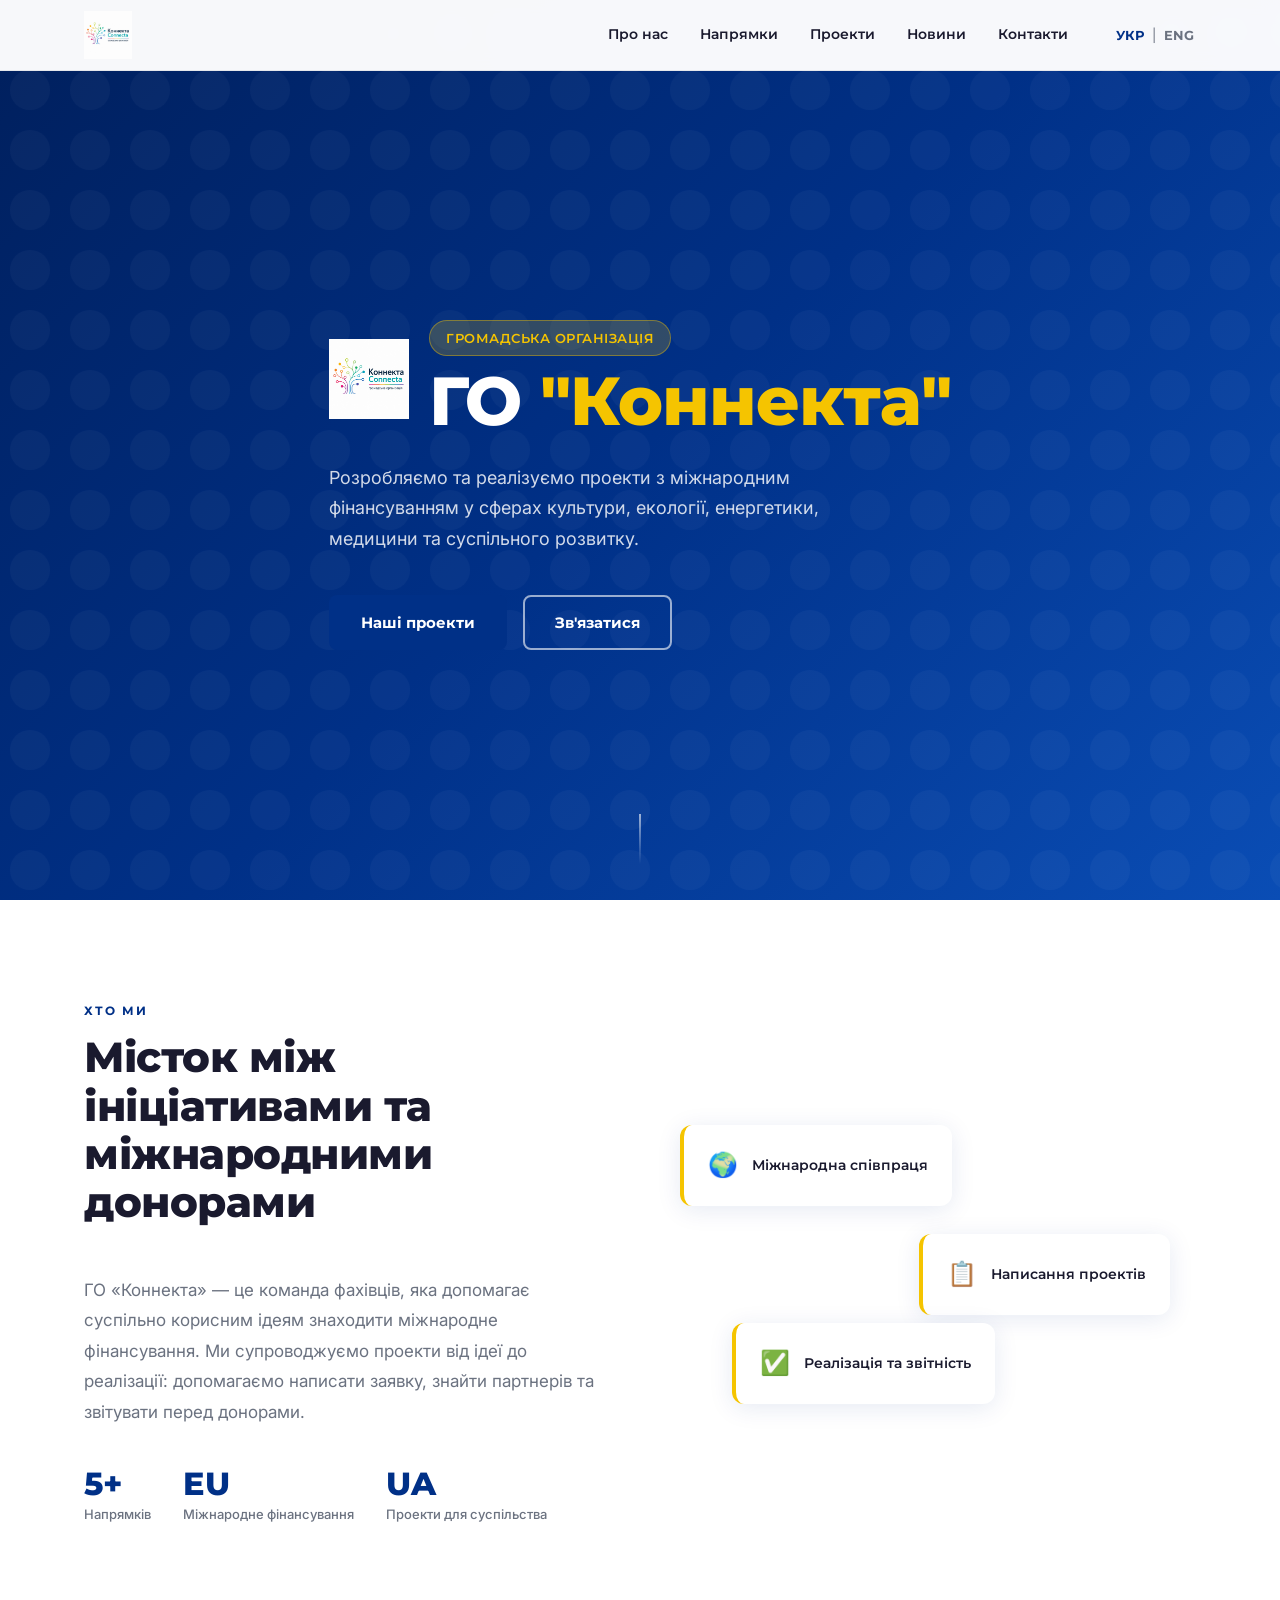
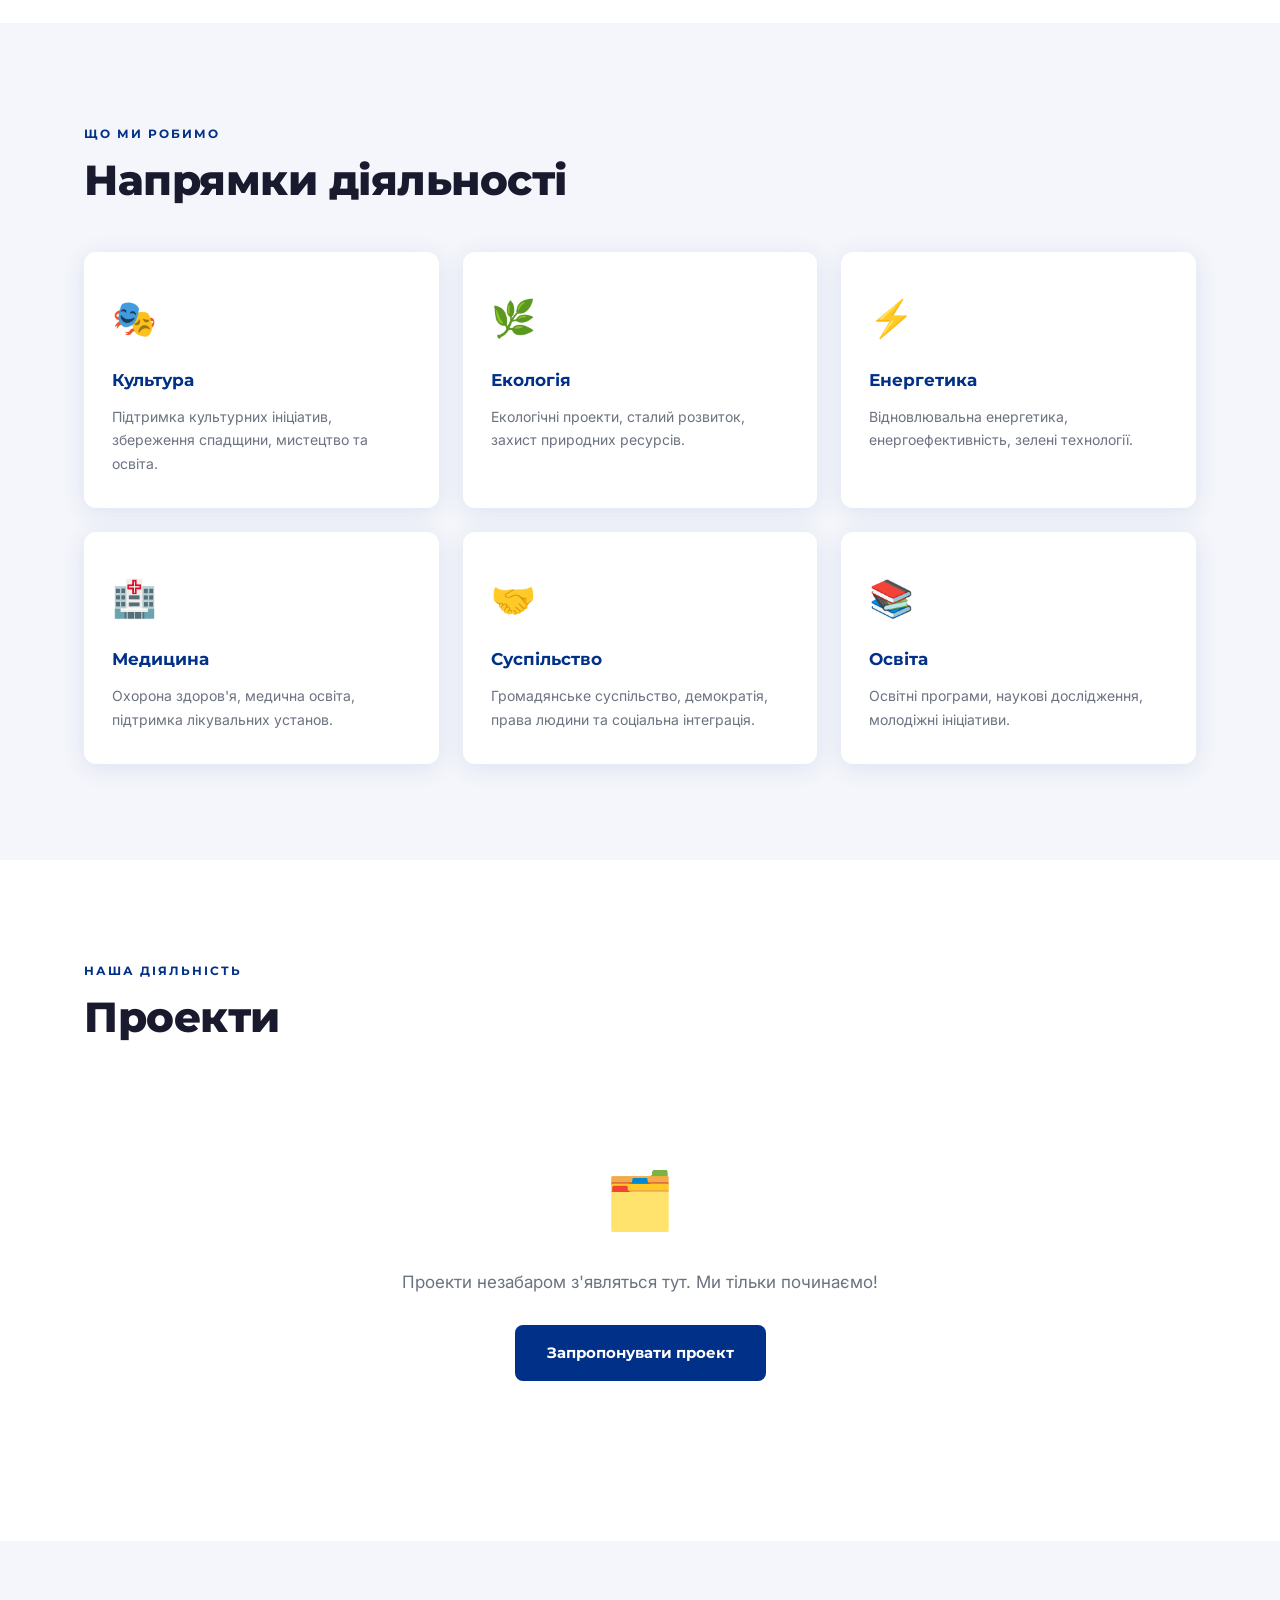
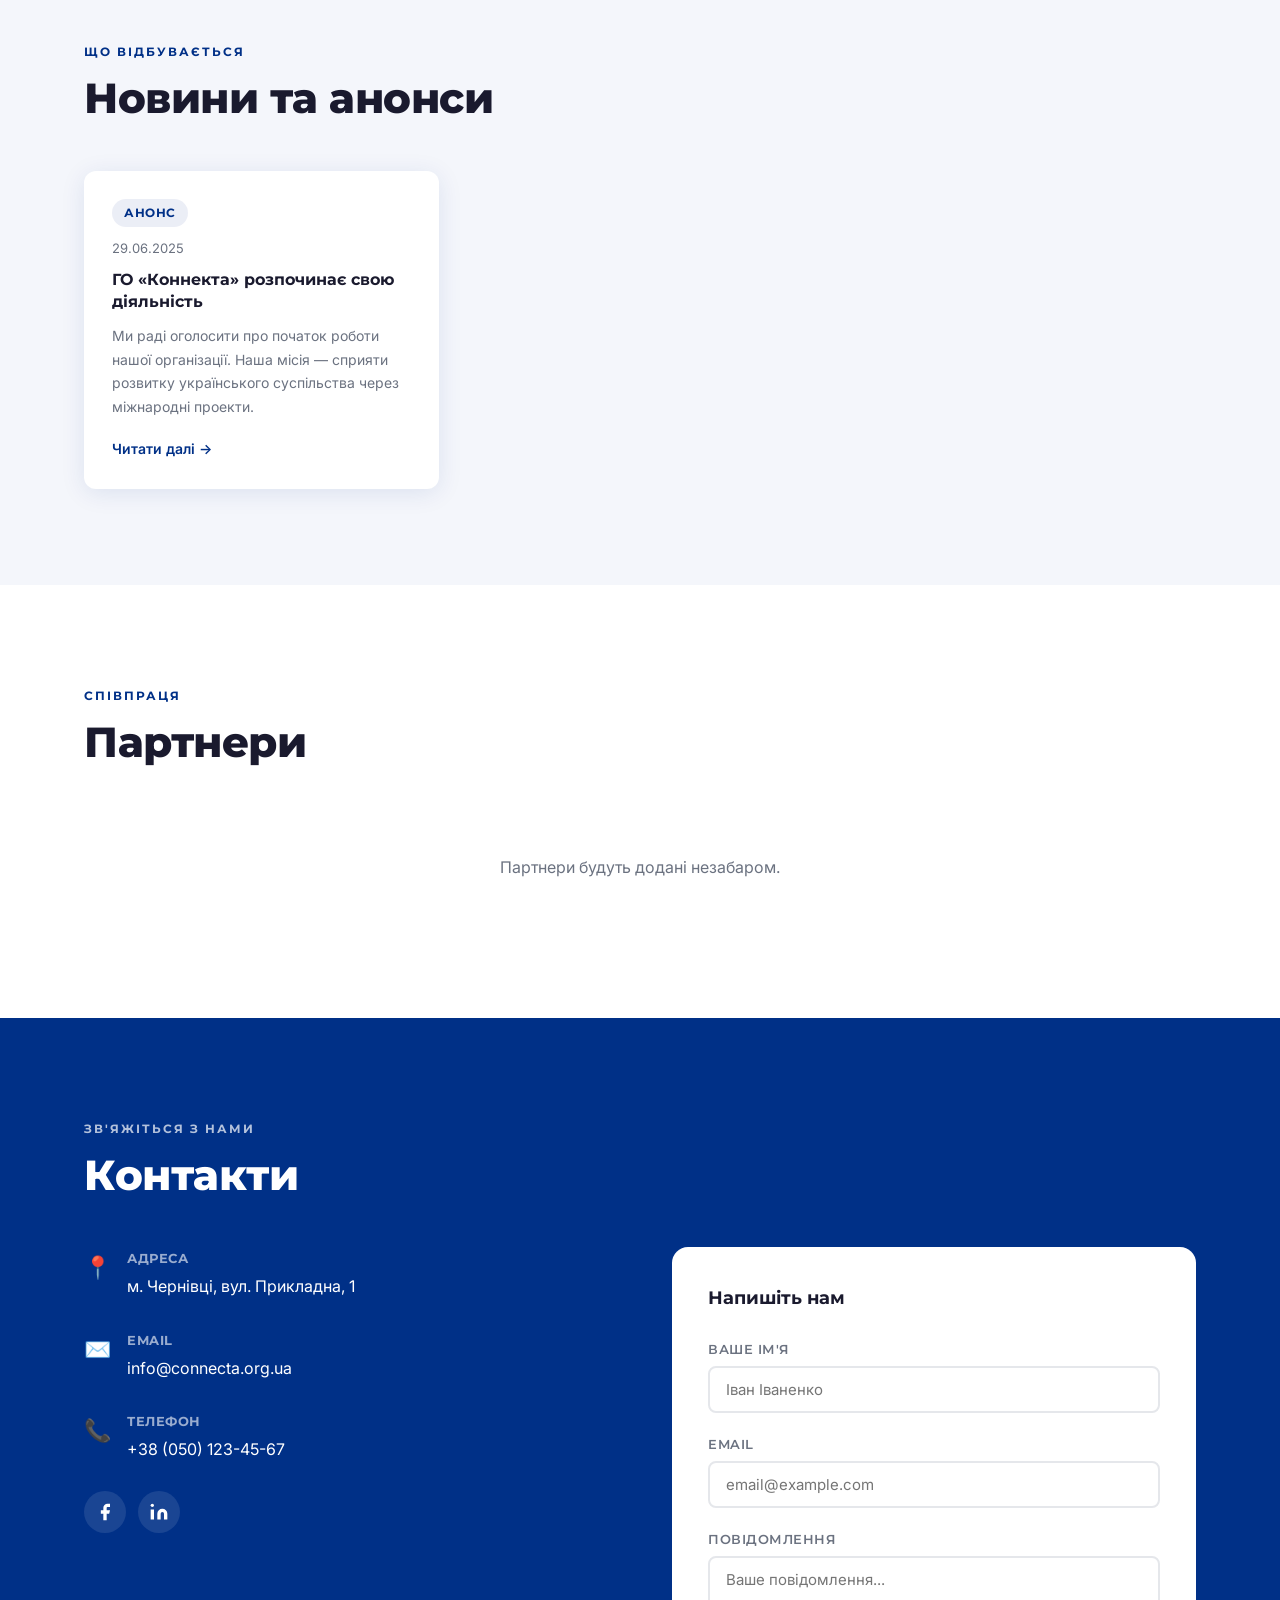
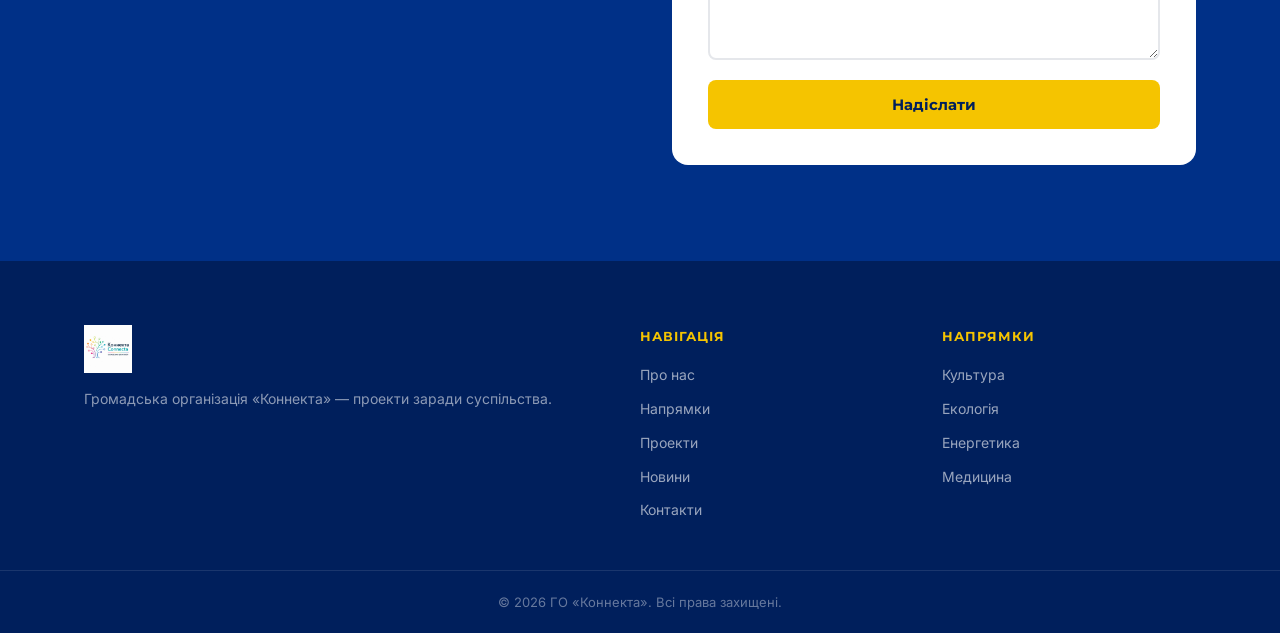
==== commit 152cd709: "Update index.html" ====
--- a/index.html
+++ b/index.html
@@ -43,9 +43,13 @@
 <section class="hero">
   <div class="hero__bg"></div>
   <div class="container hero__content">
-   <img src="images/logo.png" alt="Коннекта NGO" style="height:90px;width:auto;margin-bottom:24px;">
-<p class="hero__eyebrow" data-uk="Громадська організація" data-en="Non-governmental organization">Громадська організація</p>
-<h1 class="hero__title" data-uk='ГО <span class="accent">"Коннекта"</span>' data-en='NGO <span class="accent">"Connecta"</span>'>ГО <span class="accent">"Коннекта"</span></h1>
+    <div style="display:flex;align-items:center;gap:20px;margin-bottom:24px;">
+      <img src="images/logo.png" alt="Коннекта NGO" style="height:80px;width:auto;">
+      <div>
+        <p class="hero__eyebrow" style="margin-bottom:8px;" data-uk="Громадська організація" data-en="Non-governmental organization">Громадська організація</p>
+        <h1 class="hero__title" style="margin-bottom:0;" data-uk='ГО <span class="accent">"Коннекта"</span>' data-en='NGO <span class="accent">"Connecta"</span>'>ГО <span class="accent">"Коннекта"</span></h1>
+      </div>
+    </div>
     <p class="hero__sub" data-uk="Розробляємо та реалізуємо проекти з міжнародним фінансуванням у сферах культури, екології, енергетики, медицини та суспільного розвитку." data-en="We develop and implement internationally funded projects in culture, ecology, energy, medicine, and social development.">
       Розробляємо та реалізуємо проекти з міжнародним фінансуванням у сферах культури, екології, енергетики, медицини та суспільного розвитку.
     </p>
@@ -250,7 +254,7 @@
   <div class="container footer__inner">
     <div class="footer__brand">
       <a href="index.html" class="logo logo--light">
-  <img src="images/logo.png" alt="Коннекта NGO" style="height:48px;width:auto;filter:brightness(0) invert(1);">
+  <img src="images/logo.png" alt="Коннекта NGO" style="height:48px;width:auto;">
 </a>
       <p class="footer__desc" data-uk="Громадська організація «Коннекта» — проекти заради суспільства." data-en="NGO Connecta — projects for society.">
         Громадська організація «Коннекта» — проекти заради суспільства.
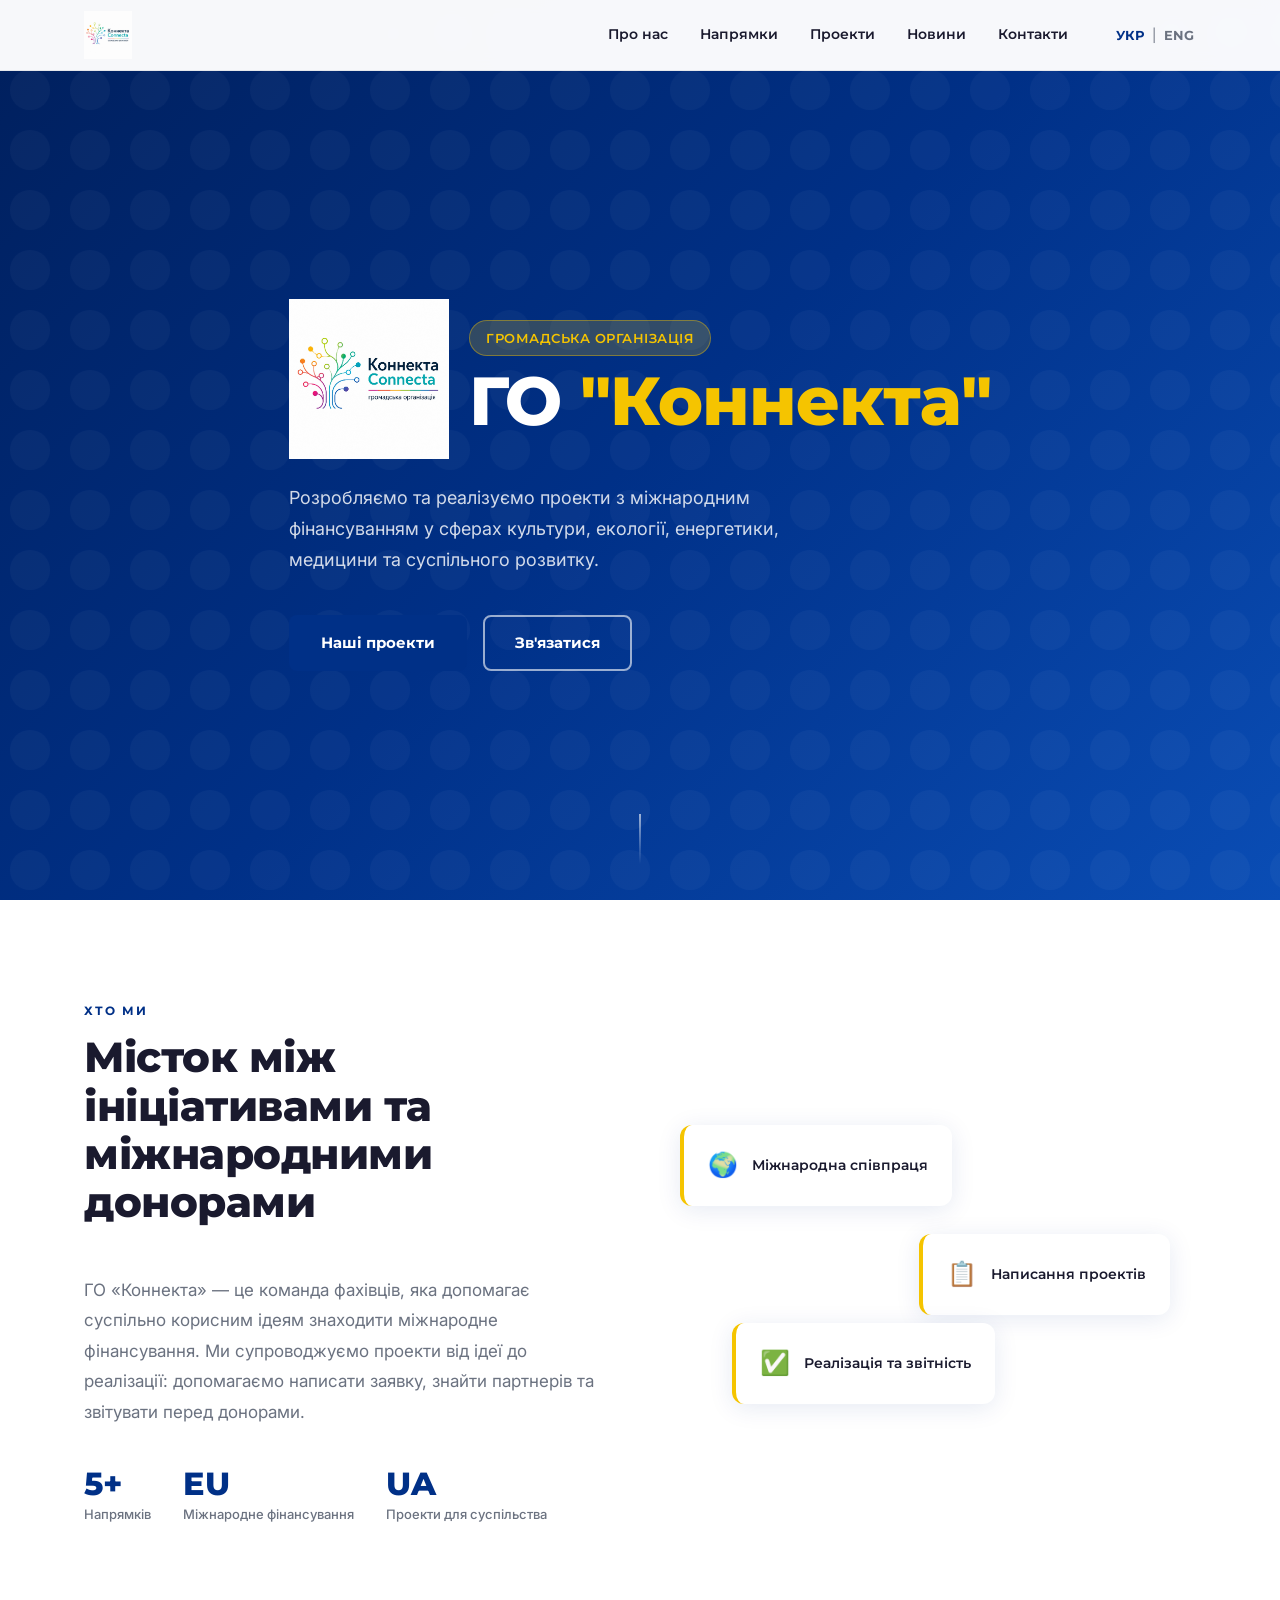
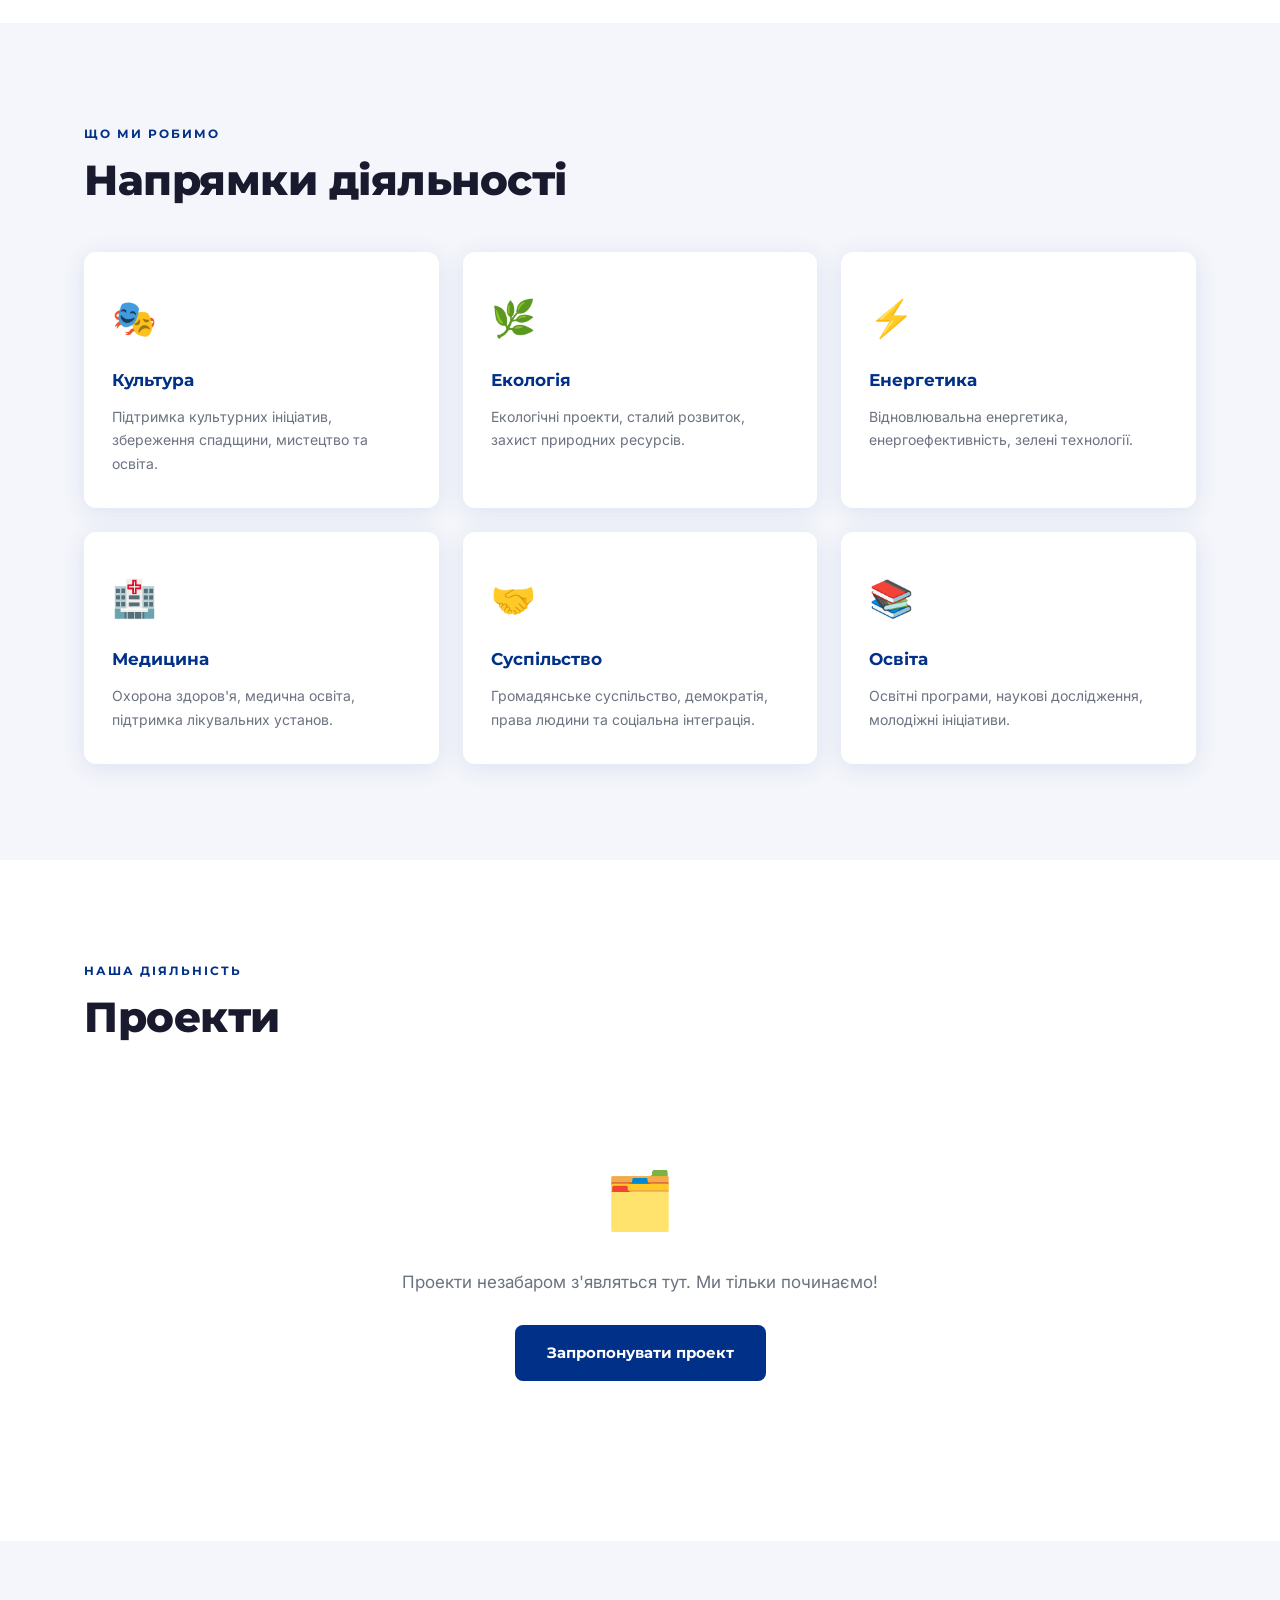
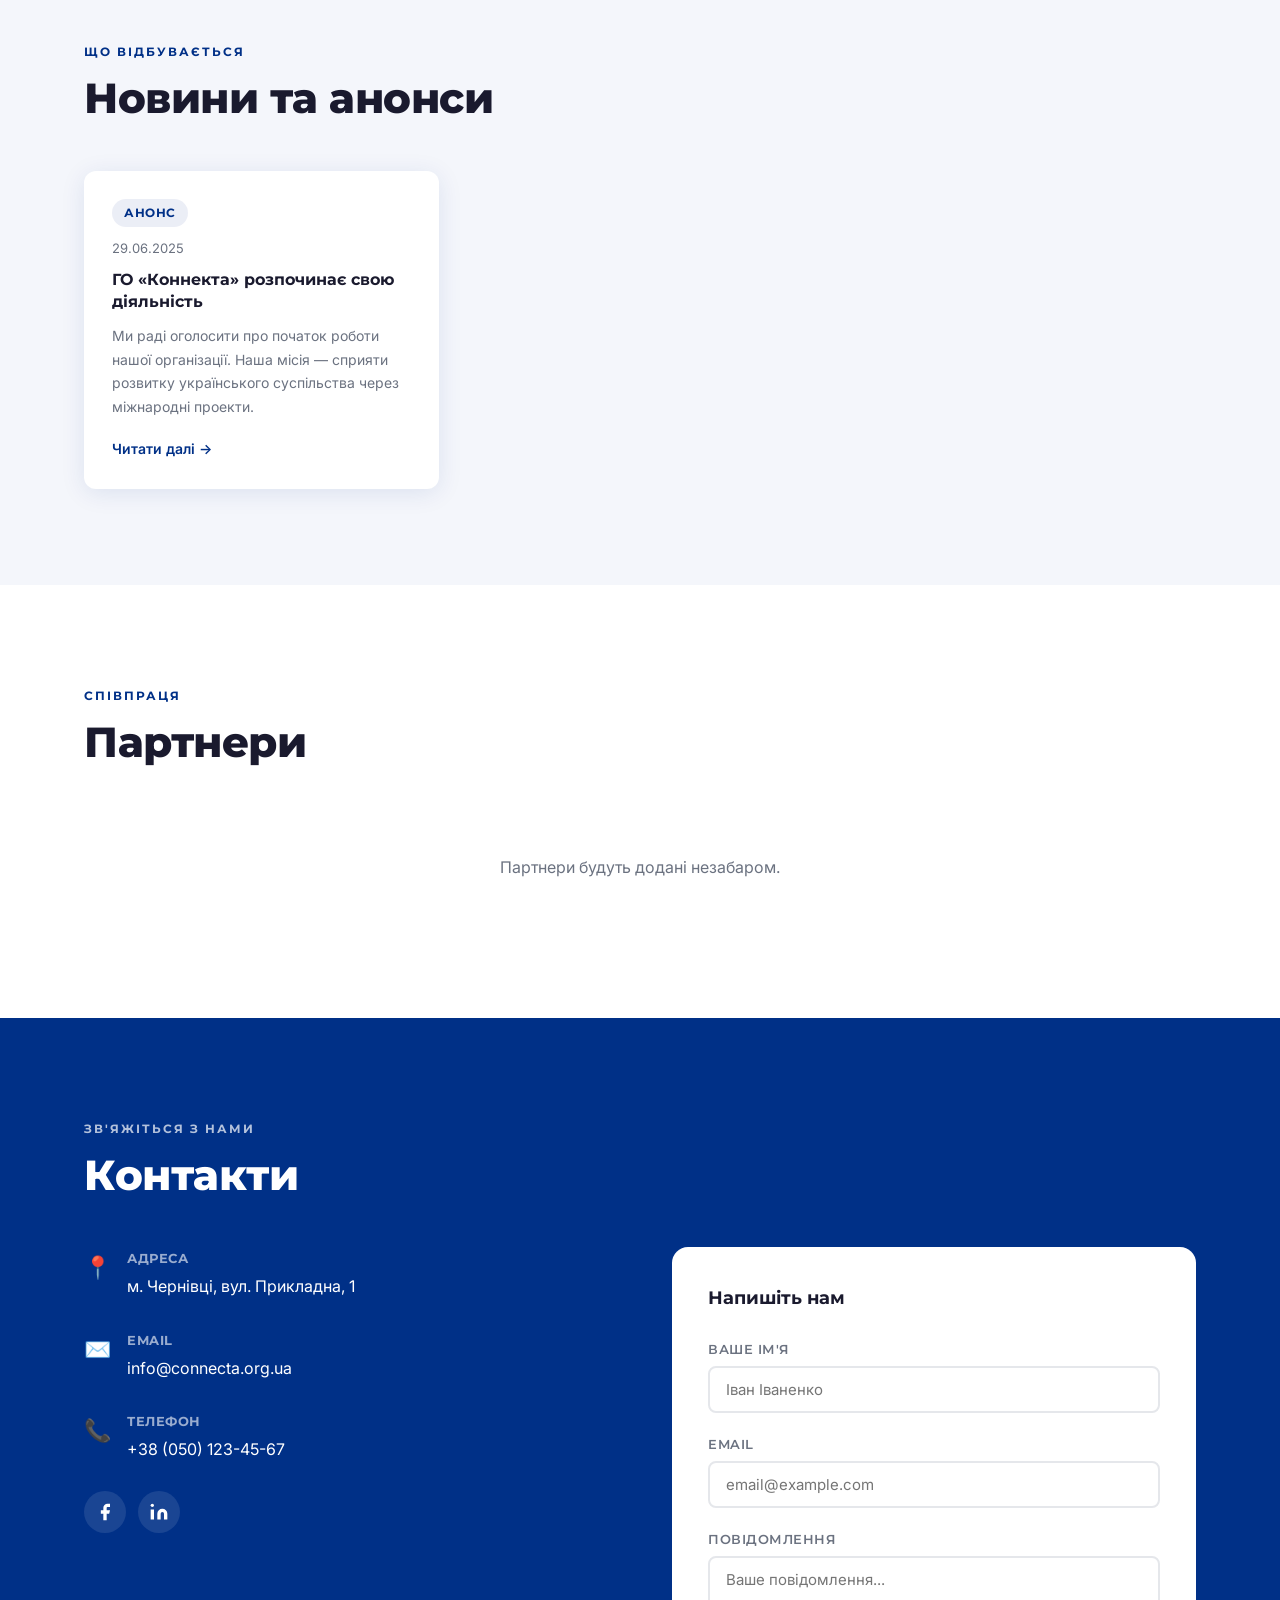
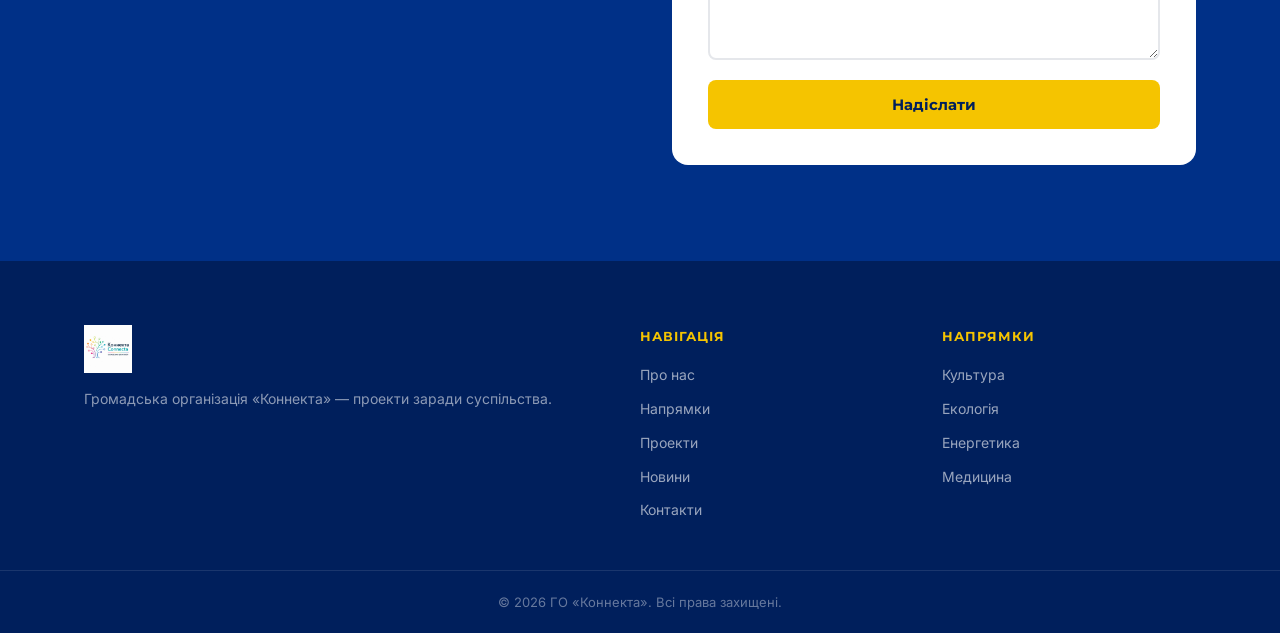
==== commit 02ec1aa3: "Update index.html" ====
--- a/index.html
+++ b/index.html
@@ -44,7 +44,7 @@
   <div class="hero__bg"></div>
   <div class="container hero__content">
     <div style="display:flex;align-items:center;gap:20px;margin-bottom:24px;">
-      <img src="images/logo.png" alt="Коннекта NGO" style="height:80px;width:auto;">
+      <img src="images/logo.png" alt="Коннекта NGO" style="height:160px;width:auto;">
       <div>
         <p class="hero__eyebrow" style="margin-bottom:8px;" data-uk="Громадська організація" data-en="Non-governmental organization">Громадська організація</p>
         <h1 class="hero__title" style="margin-bottom:0;" data-uk='ГО <span class="accent">"Коннекта"</span>' data-en='NGO <span class="accent">"Connecta"</span>'>ГО <span class="accent">"Коннекта"</span></h1>
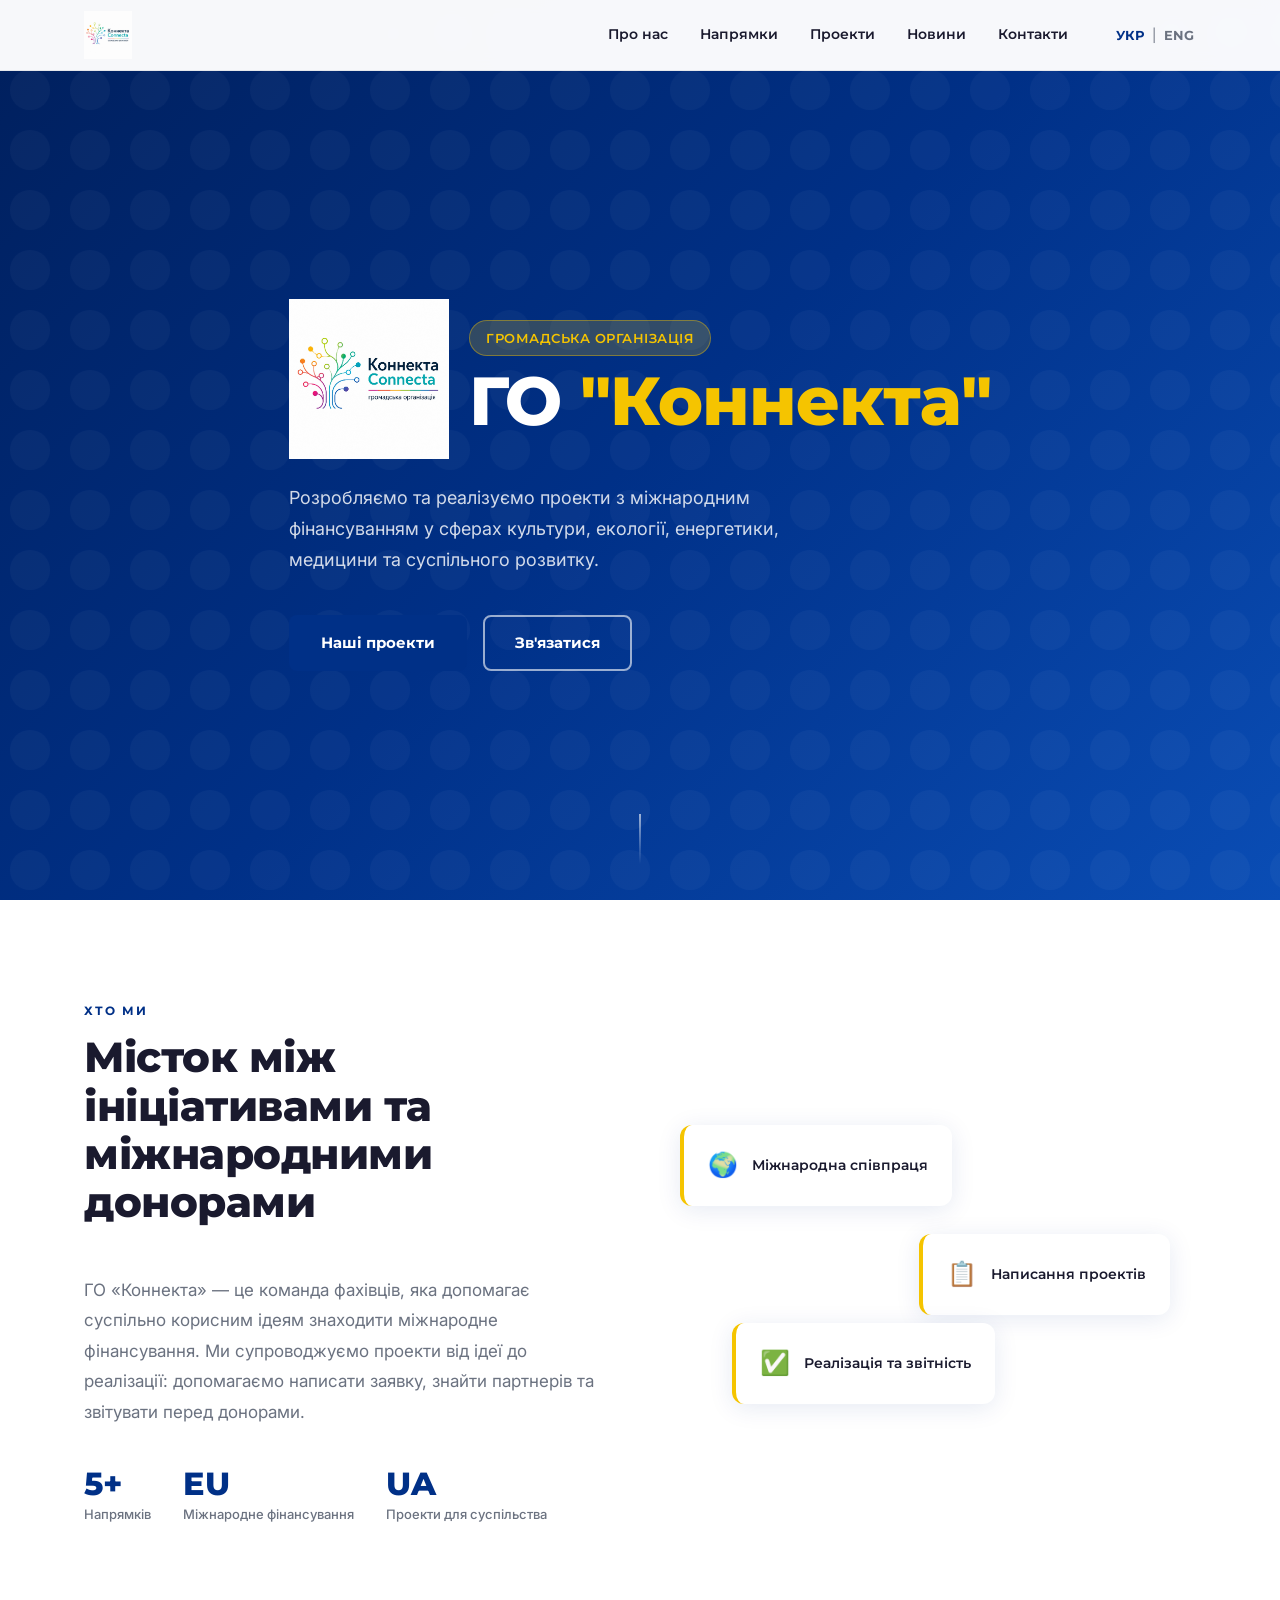
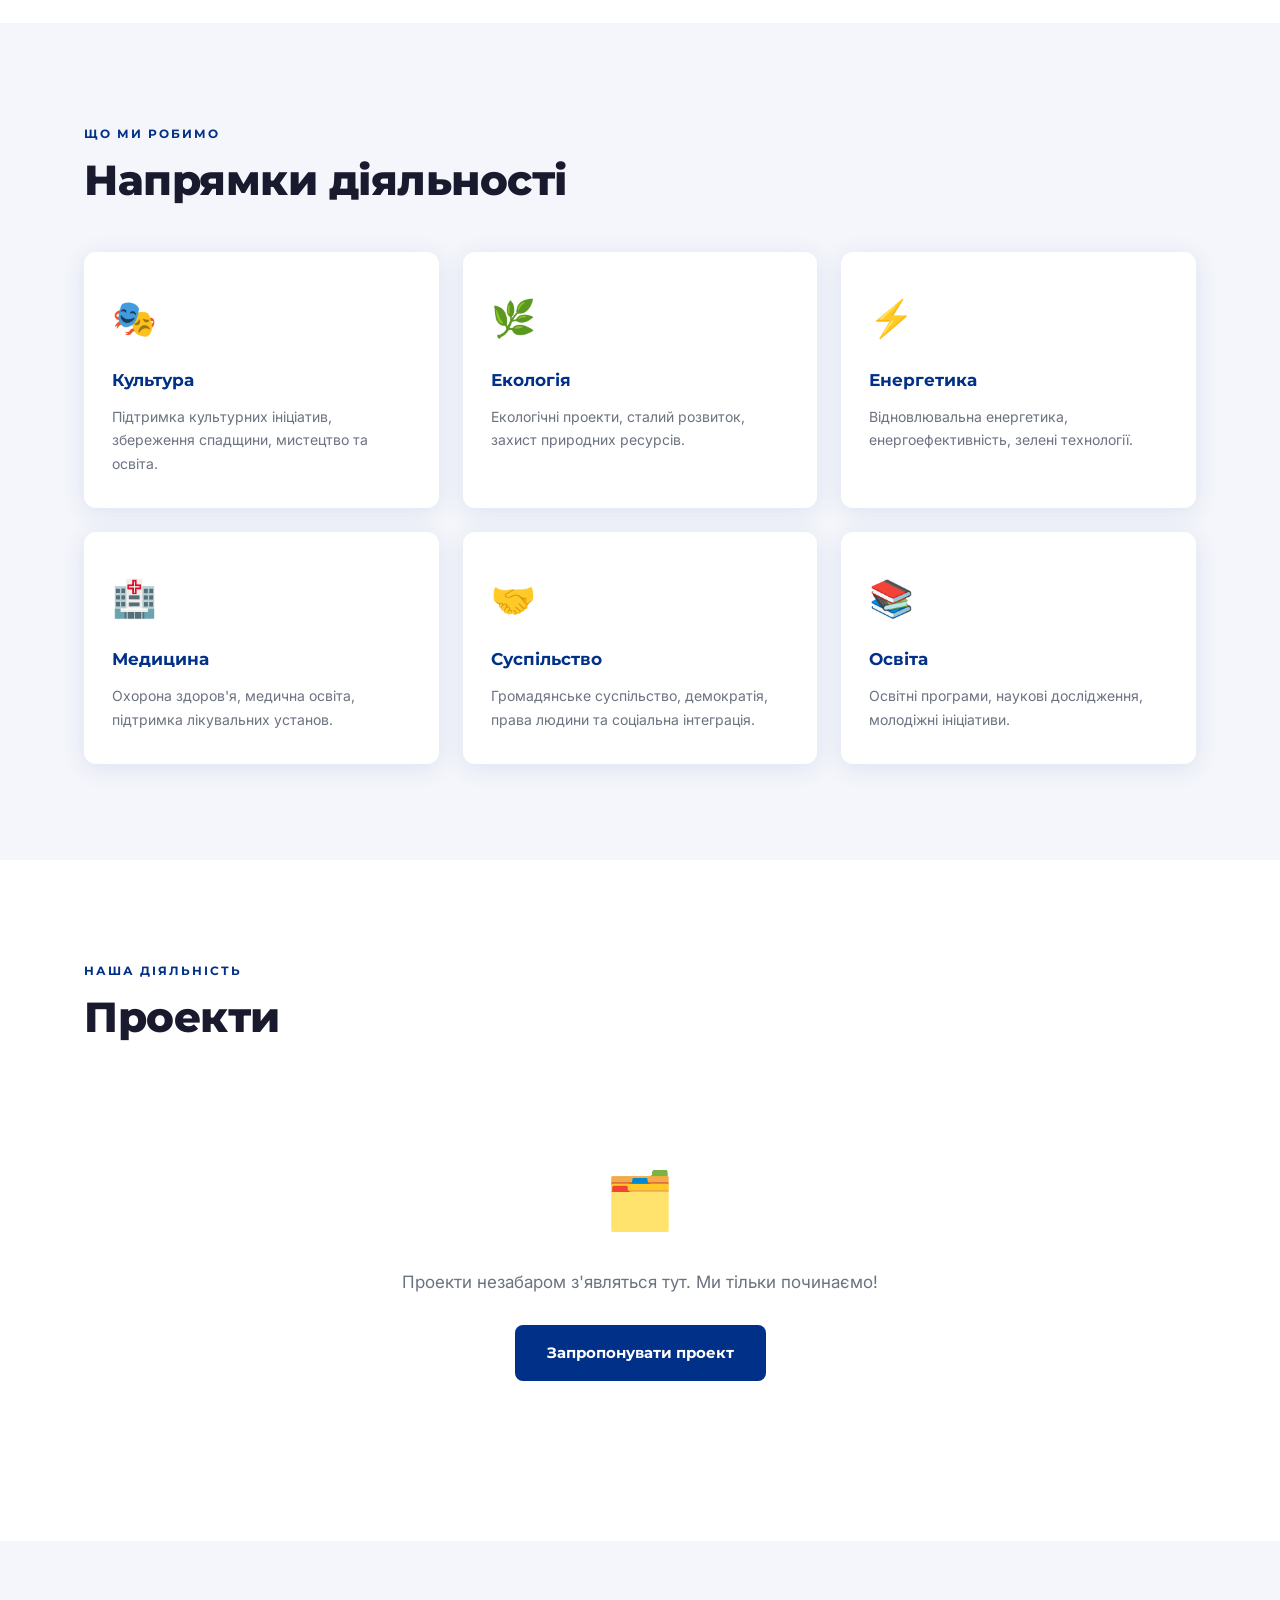
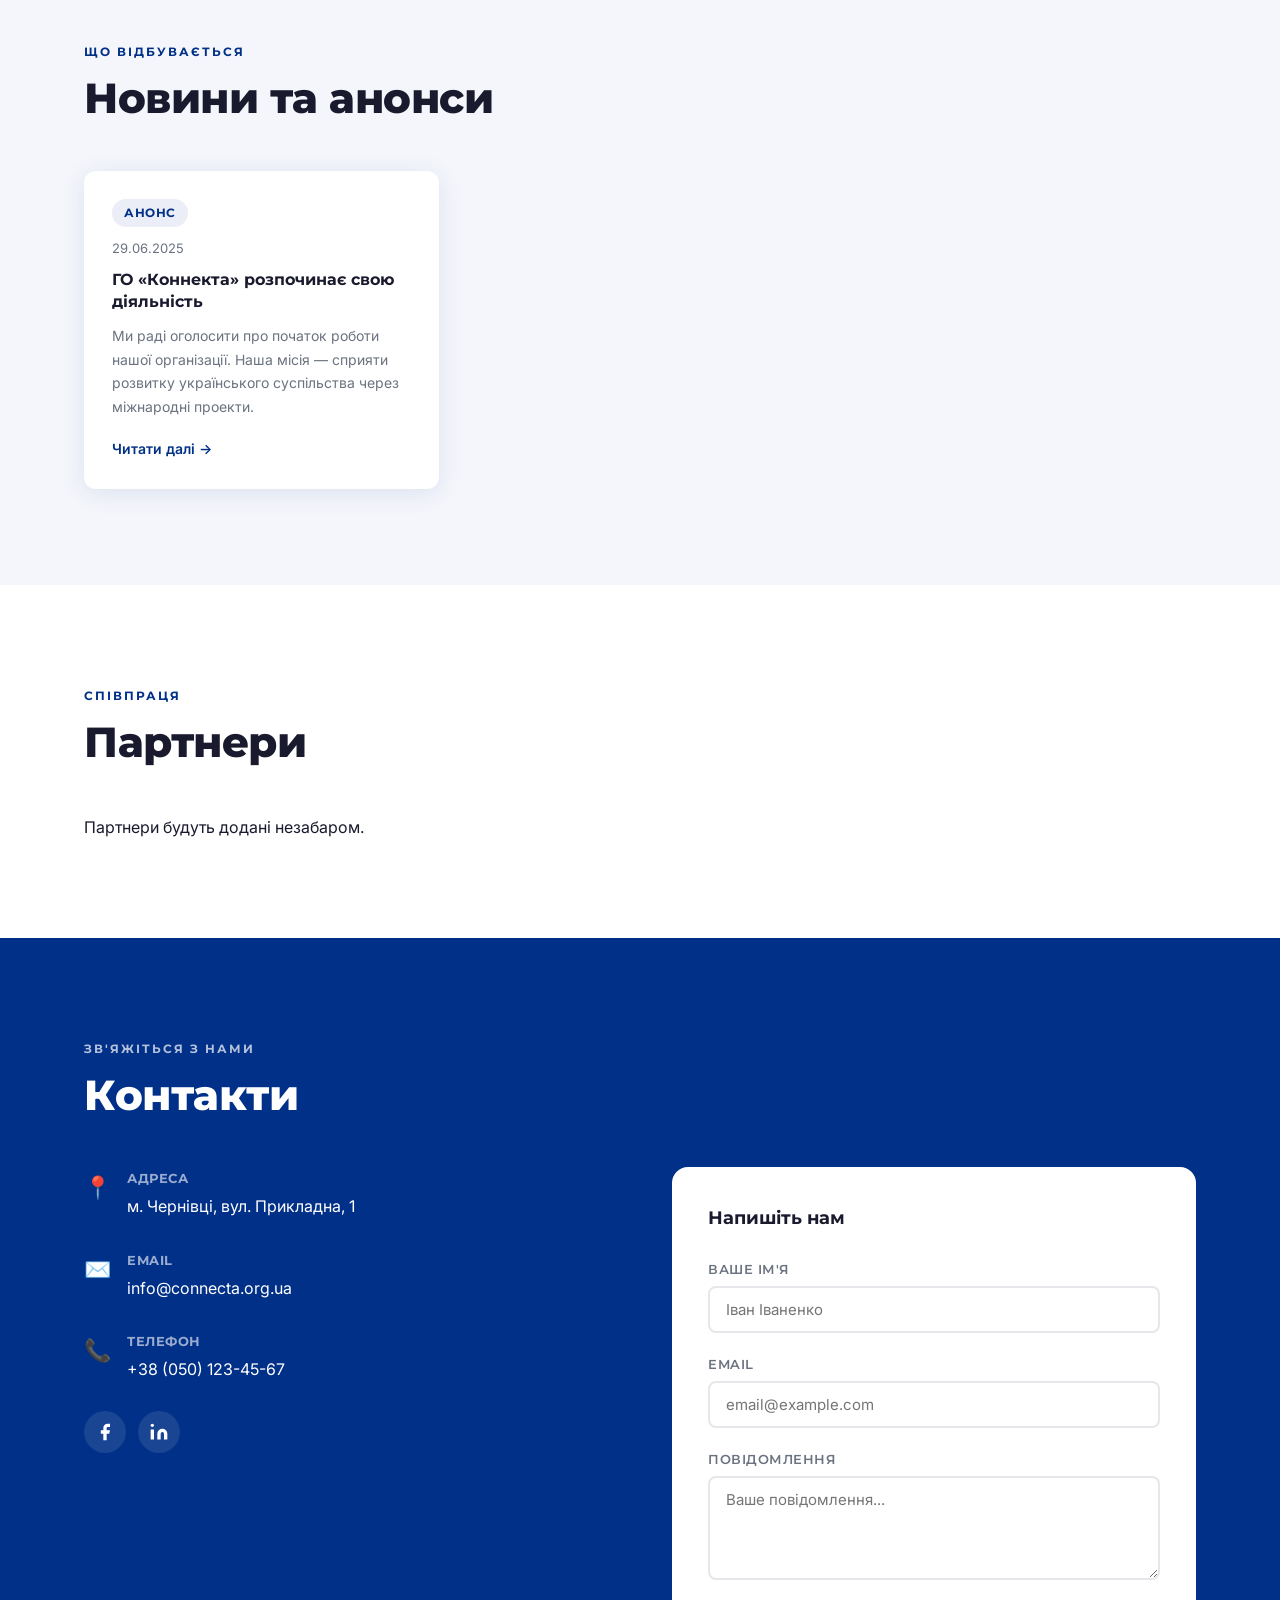
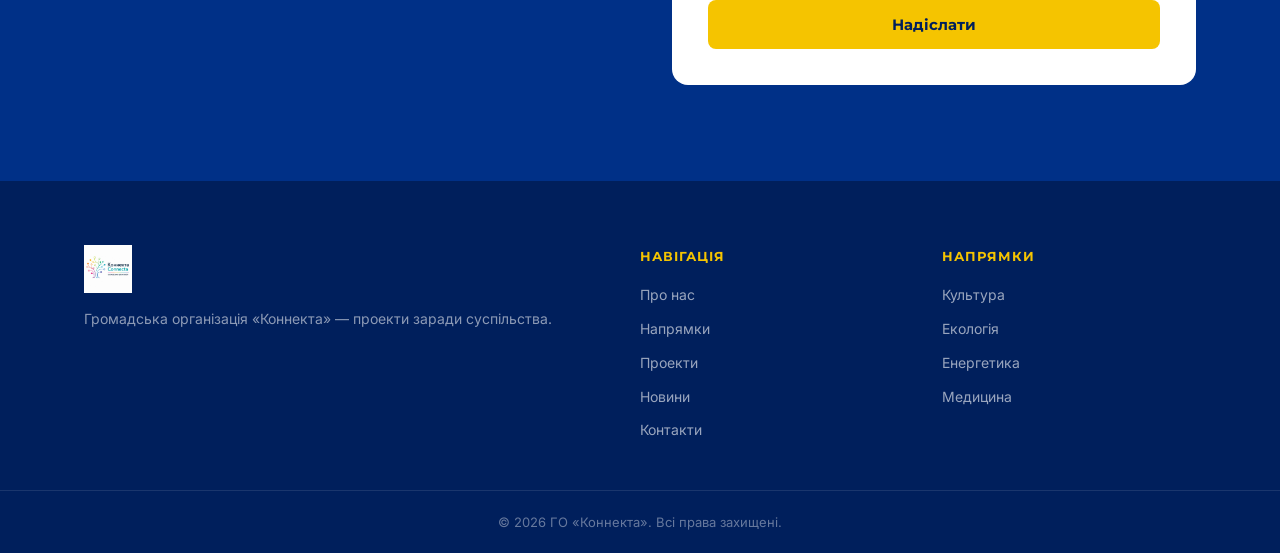
==== commit 62a703aa: "Update index.html" ====
--- a/index.html
+++ b/index.html
@@ -185,8 +185,8 @@
   <div class="container">
     <p class="section__label" data-uk="Співпраця" data-en="Cooperation">Співпраця</p>
     <h2 class="section__title" data-uk="Партнери" data-en="Partners">Партнери</h2>
-    <div class="partners__empty">
-      <p data-uk="Партнери будуть додані незабаром." data-en="Partners will be added soon.">Партнери будуть додані незабаром.</p>
+    <div class="partners__grid" id="partners-grid">
+      <p class="partners__empty-text" data-uk="Партнери будуть додані незабаром." data-en="Partners will be added soon.">Партнери будуть додані незабаром.</p>
     </div>
   </div>
 </section>
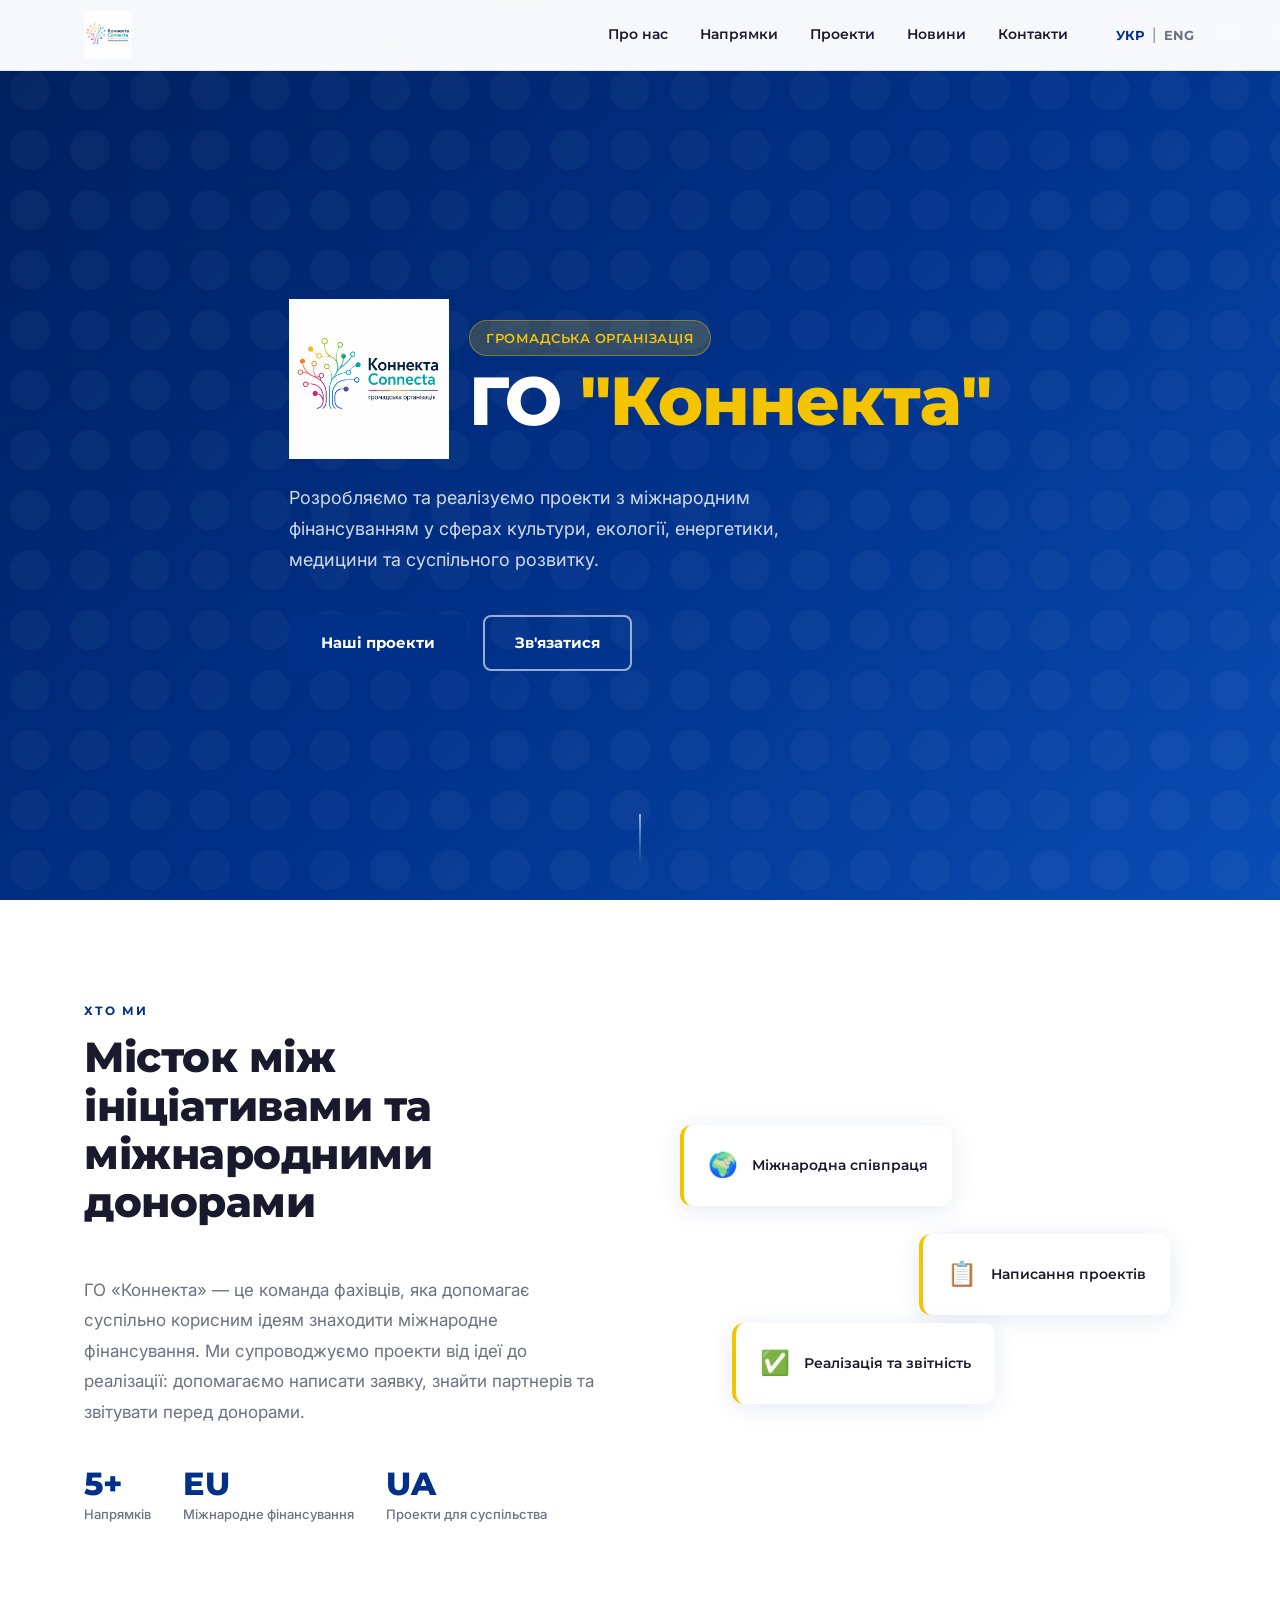
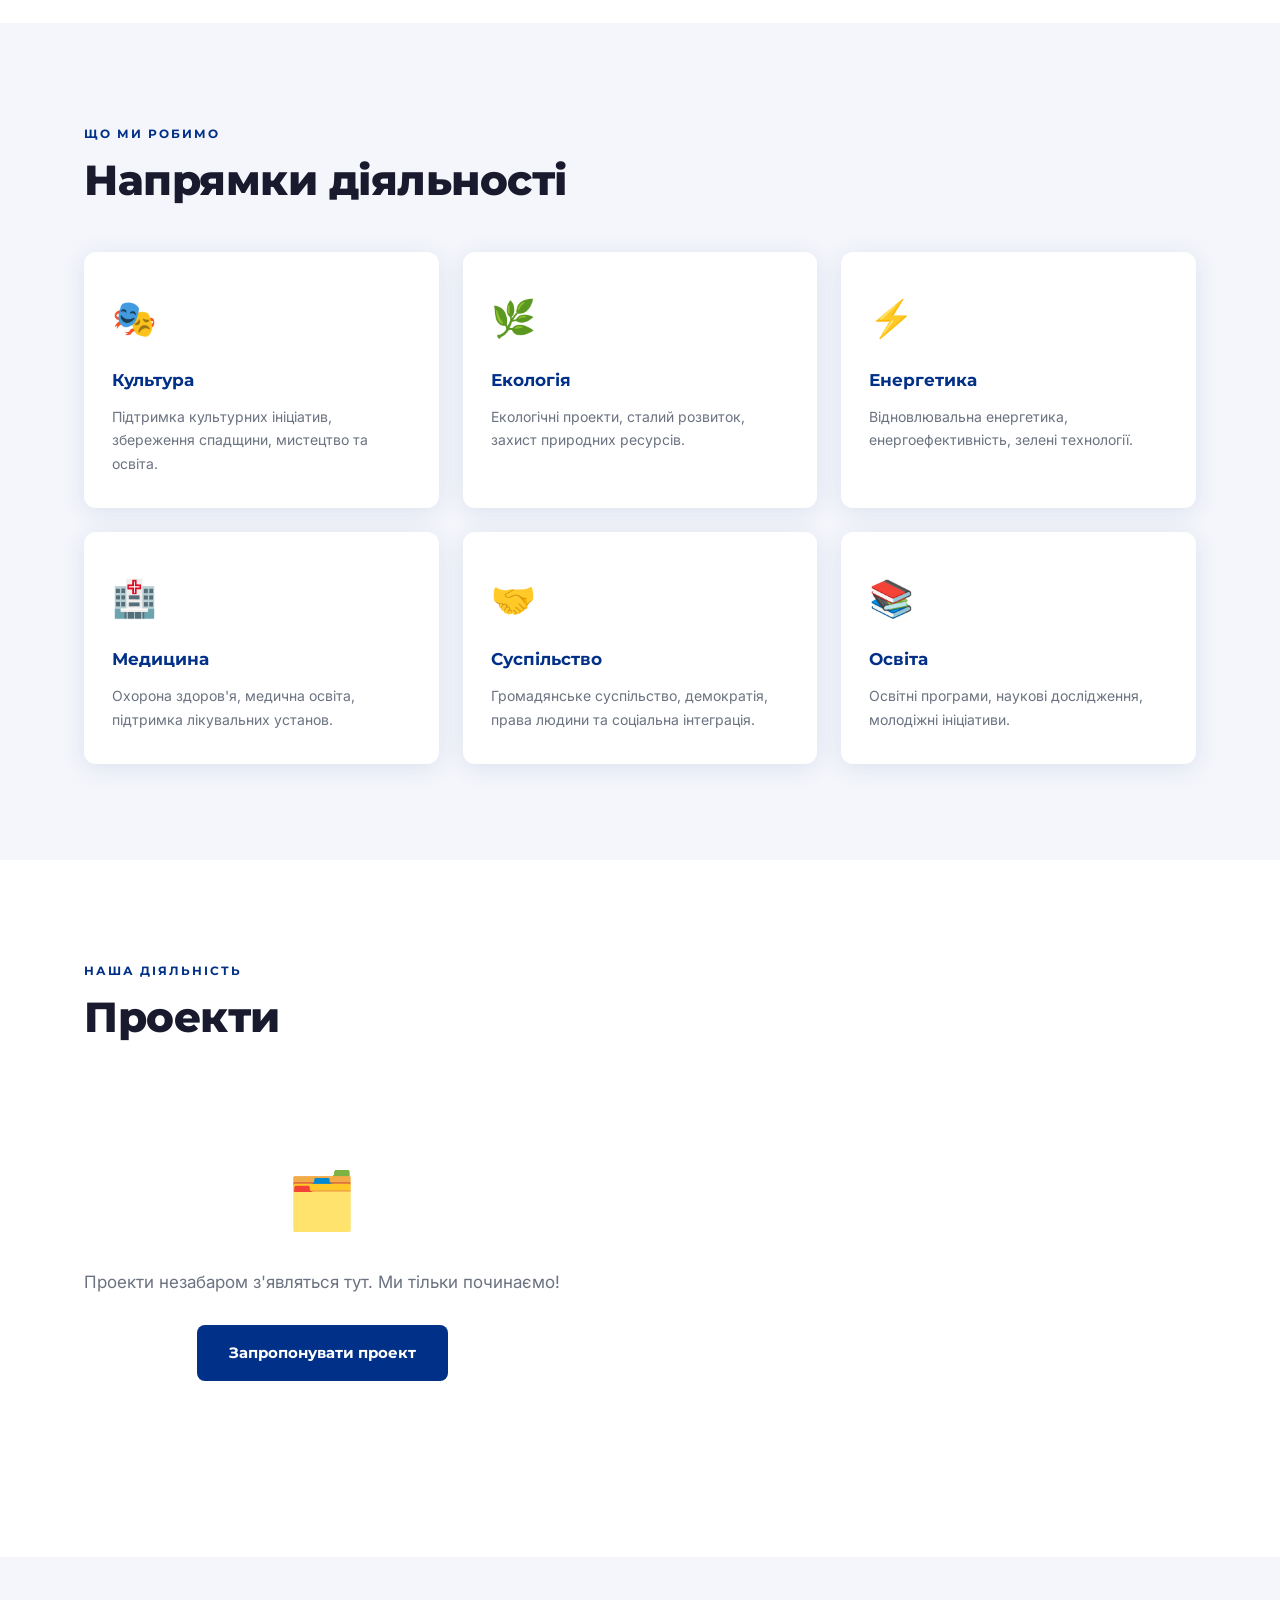
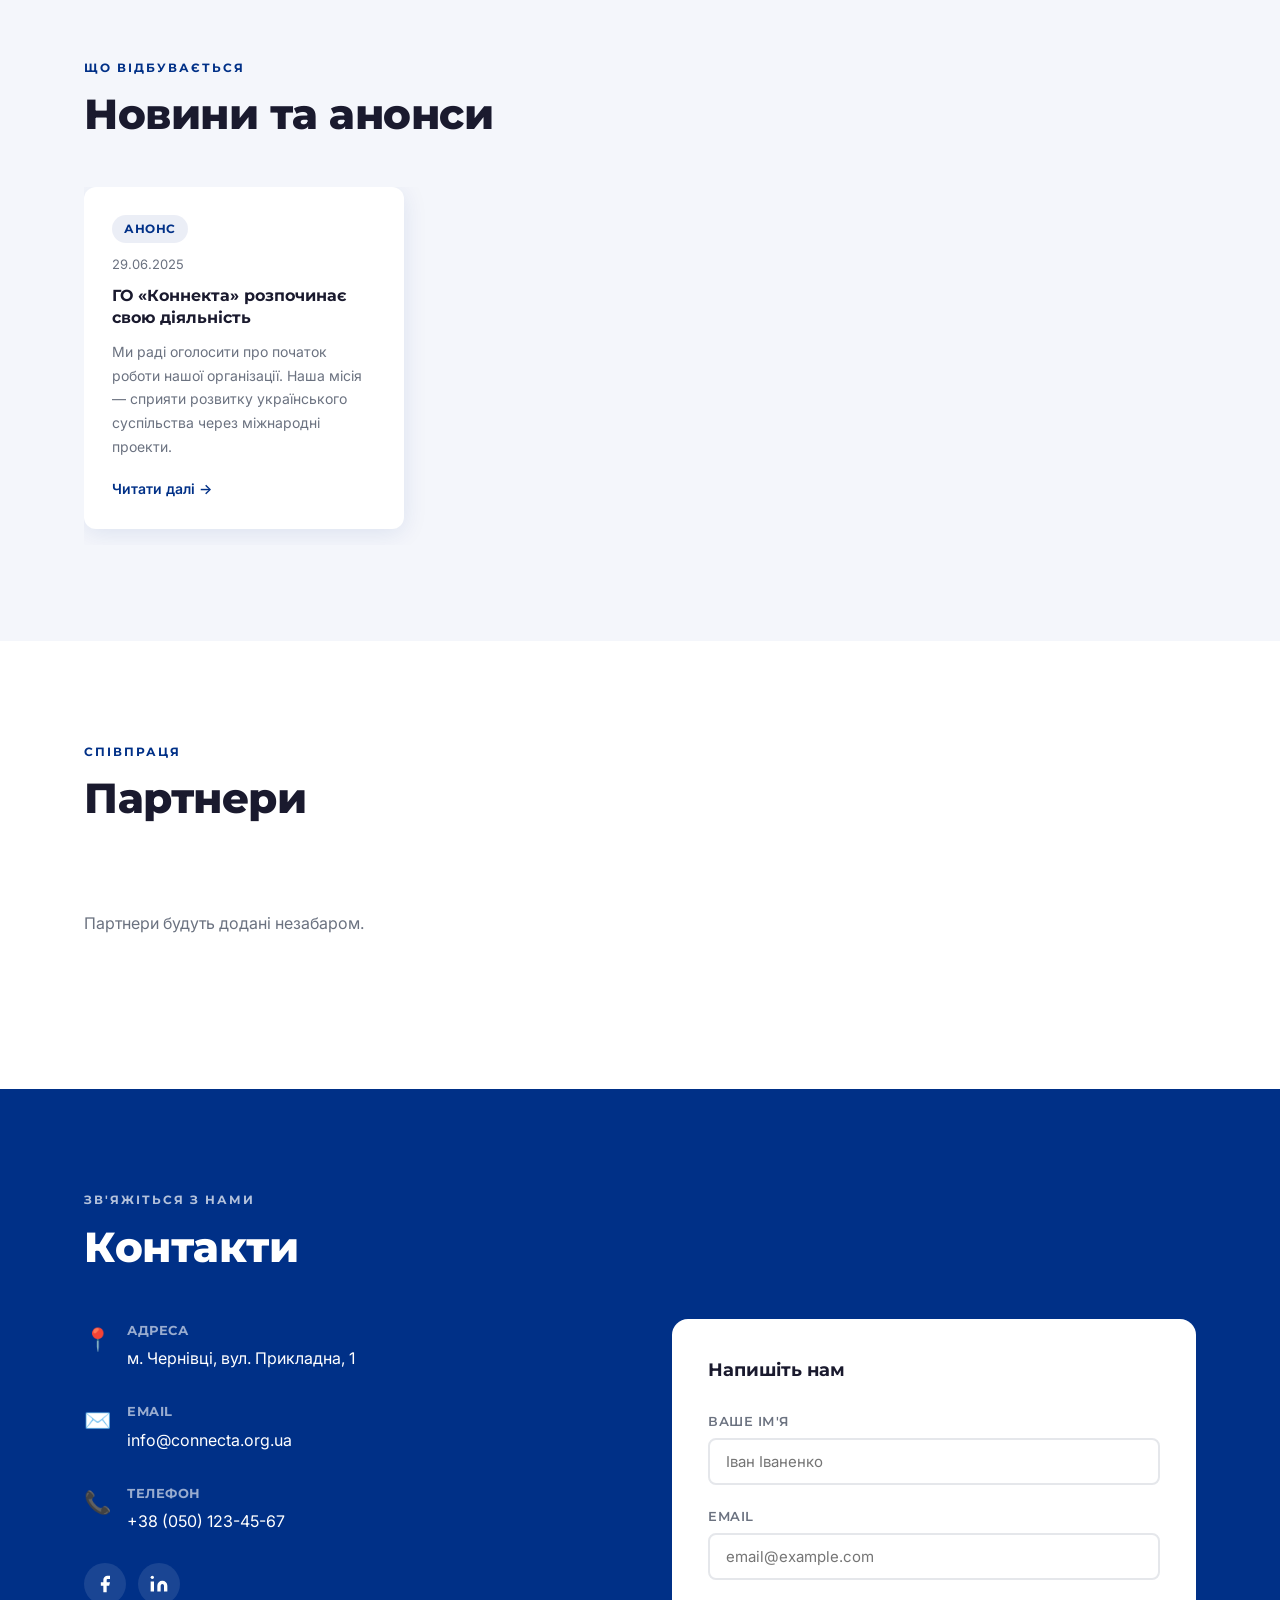
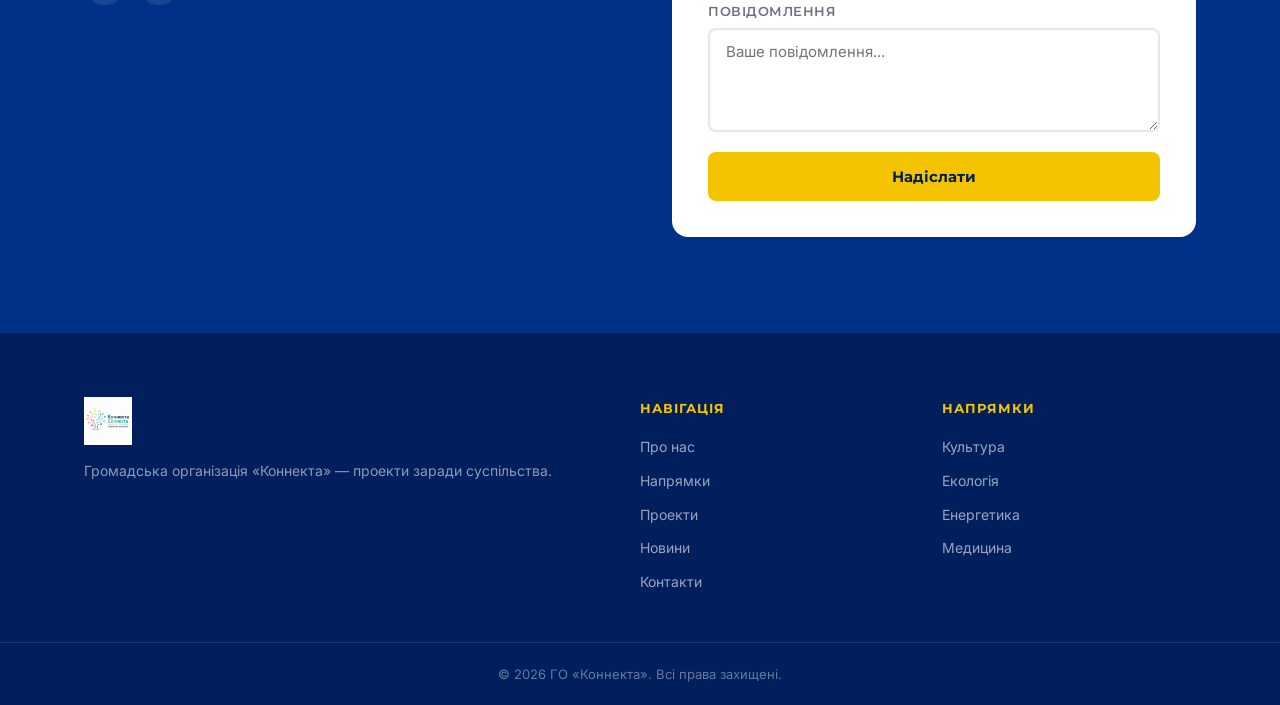
==== commit a39e95bc: "Update index.html" ====
--- a/index.html
+++ b/index.html
@@ -151,12 +151,14 @@
   <div class="container">
     <p class="section__label" data-uk="Наша діяльність" data-en="Our Activity">Наша діяльність</p>
     <h2 class="section__title" data-uk="Проекти" data-en="Projects">Проекти</h2>
-    <div class="projects__empty">
-      <div class="projects__empty-icon">🗂️</div>
-      <p data-uk="Проекти незабаром з'являться тут. Ми тільки починаємо!" data-en="Projects will appear here soon. We are just getting started!">
-        Проекти незабаром з'являться тут. Ми тільки починаємо!
-      </p>
-      <a href="#contacts" class="btn btn--primary" data-uk="Запропонувати проект" data-en="Propose a Project">Запропонувати проект</a>
+    <div class="news__grid" id="projects-grid">
+      <div class="projects__empty">
+        <div class="projects__empty-icon">🗂️</div>
+        <p data-uk="Проекти незабаром з'являться тут. Ми тільки починаємо!" data-en="Projects will appear here soon. We are just getting started!">
+          Проекти незабаром з'являться тут. Ми тільки починаємо!
+        </p>
+        <a href="#contacts" class="btn btn--primary" data-uk="Запропонувати проект" data-en="Propose a Project">Запропонувати проект</a>
+      </div>
     </div>
   </div>
 </section>
--- a/css/style.css
+++ b/css/style.css
@@ -365,7 +365,7 @@
 }
 .direction-card p { font-size: 14px; color: var(--gray-text); line-height: 1.7; }
 
-/* ── PROJECTS EMPTY ── */
+/* ── PROJECTS ── */
 .projects__empty {
   text-align: center;
   padding: 64px 0;
@@ -374,13 +374,26 @@
 .projects__empty-icon { font-size: 56px; margin-bottom: 20px; }
 .projects__empty p { font-size: 17px; margin-bottom: 28px; }
 
-/* ── NEWS ── */
+/* ── NEWS SLIDER ── */
 .news__grid {
-  display: grid;
-  grid-template-columns: repeat(3, 1fr);
+  display: flex;
   gap: 24px;
-}
+  overflow-x: auto;
+  scroll-snap-type: x mandatory;
+  -webkit-overflow-scrolling: touch;
+  padding-bottom: 16px;
+  scrollbar-width: thin;
+  scrollbar-color: var(--yellow) var(--gray-bg);
+}
+.news__grid::-webkit-scrollbar { height: 6px; }
+.news__grid::-webkit-scrollbar-track { background: var(--gray-bg); border-radius: 10px; }
+.news__grid::-webkit-scrollbar-thumb { background: var(--yellow); border-radius: 10px; }
+
 .news-card {
+  min-width: 320px;
+  max-width: 320px;
+  scroll-snap-align: start;
+  flex-shrink: 0;
   background: var(--white);
   border-radius: var(--radius);
   padding: 28px;
@@ -422,8 +435,48 @@
 .news-card__link { color: var(--blue); font-weight: 600; font-size: 14px; margin-top: 8px; }
 .news-card__link:hover { color: var(--blue-light); }
 
-/* ── PARTNERS ── */
-.partners__empty { text-align: center; padding: 40px 0; color: var(--gray-text); }
+/* ── PARTNERS SLIDER ── */
+.partners__empty-text { text-align: center; color: var(--gray-text); padding: 40px 0; }
+.partners__grid {
+  display: flex;
+  gap: 24px;
+  overflow-x: auto;
+  scroll-snap-type: x mandatory;
+  -webkit-overflow-scrolling: touch;
+  padding-bottom: 16px;
+  scrollbar-width: thin;
+  scrollbar-color: var(--yellow) var(--gray-bg);
+}
+.partners__grid::-webkit-scrollbar { height: 6px; }
+.partners__grid::-webkit-scrollbar-track { background: var(--gray-bg); border-radius: 10px; }
+.partners__grid::-webkit-scrollbar-thumb { background: var(--yellow); border-radius: 10px; }
+
+.partner-item {
+  min-width: 180px;
+  scroll-snap-align: start;
+  flex-shrink: 0;
+  display: flex;
+  align-items: center;
+  justify-content: center;
+  padding: 16px 24px;
+  border: 1px solid var(--border);
+  border-radius: var(--radius);
+  transition: all var(--transition);
+  background: var(--white);
+}
+.partner-item:hover {
+  box-shadow: var(--shadow);
+  transform: translateY(-4px);
+  border-color: var(--yellow);
+}
+.partner-item img {
+  height: 60px;
+  width: auto;
+  object-fit: contain;
+  filter: grayscale(1);
+  transition: filter var(--transition);
+}
+.partner-item:hover img { filter: grayscale(0); }
 
 /* ── CONTACTS ── */
 .contacts__grid {
@@ -518,12 +571,21 @@
   font-size: 13px;
 }
 
+/* ── ANIMATIONS ── */
+@keyframes fadeInUp {
+  from { opacity: 0; transform: translateY(24px); }
+  to   { opacity: 1; transform: translateY(0); }
+}
+.hero__eyebrow { animation: fadeInUp 0.6s ease both; }
+.hero__title   { animation: fadeInUp 0.6s 0.15s ease both; }
+.hero__sub     { animation: fadeInUp 0.6s 0.3s ease both; }
+.hero__actions { animation: fadeInUp 0.6s 0.45s ease both; }
+
 /* ── RESPONSIVE ── */
 @media (max-width: 900px) {
   .about__grid { grid-template-columns: 1fr; gap: 48px; }
   .about__visual { display: none; }
   .directions__grid { grid-template-columns: repeat(2, 1fr); }
-  .news__grid { grid-template-columns: repeat(2, 1fr); }
   .contacts__grid { grid-template-columns: 1fr; gap: 40px; }
   .footer__inner { grid-template-columns: 1fr 1fr; }
 }
@@ -533,6 +595,8 @@
   .nav.open { display: flex; }
   .burger { display: flex; }
   .directions__grid { grid-template-columns: 1fr; }
-  .news__grid { grid-template-columns: 1fr; }
   .footer__inner { grid-template-columns: 1fr; }
-  .about
+  .about__stats { flex-direction: column; gap: 16px; }
+  .hero__actions { flex-direction: column; }
+  .hero__actions .btn { text-align: center; }
+}
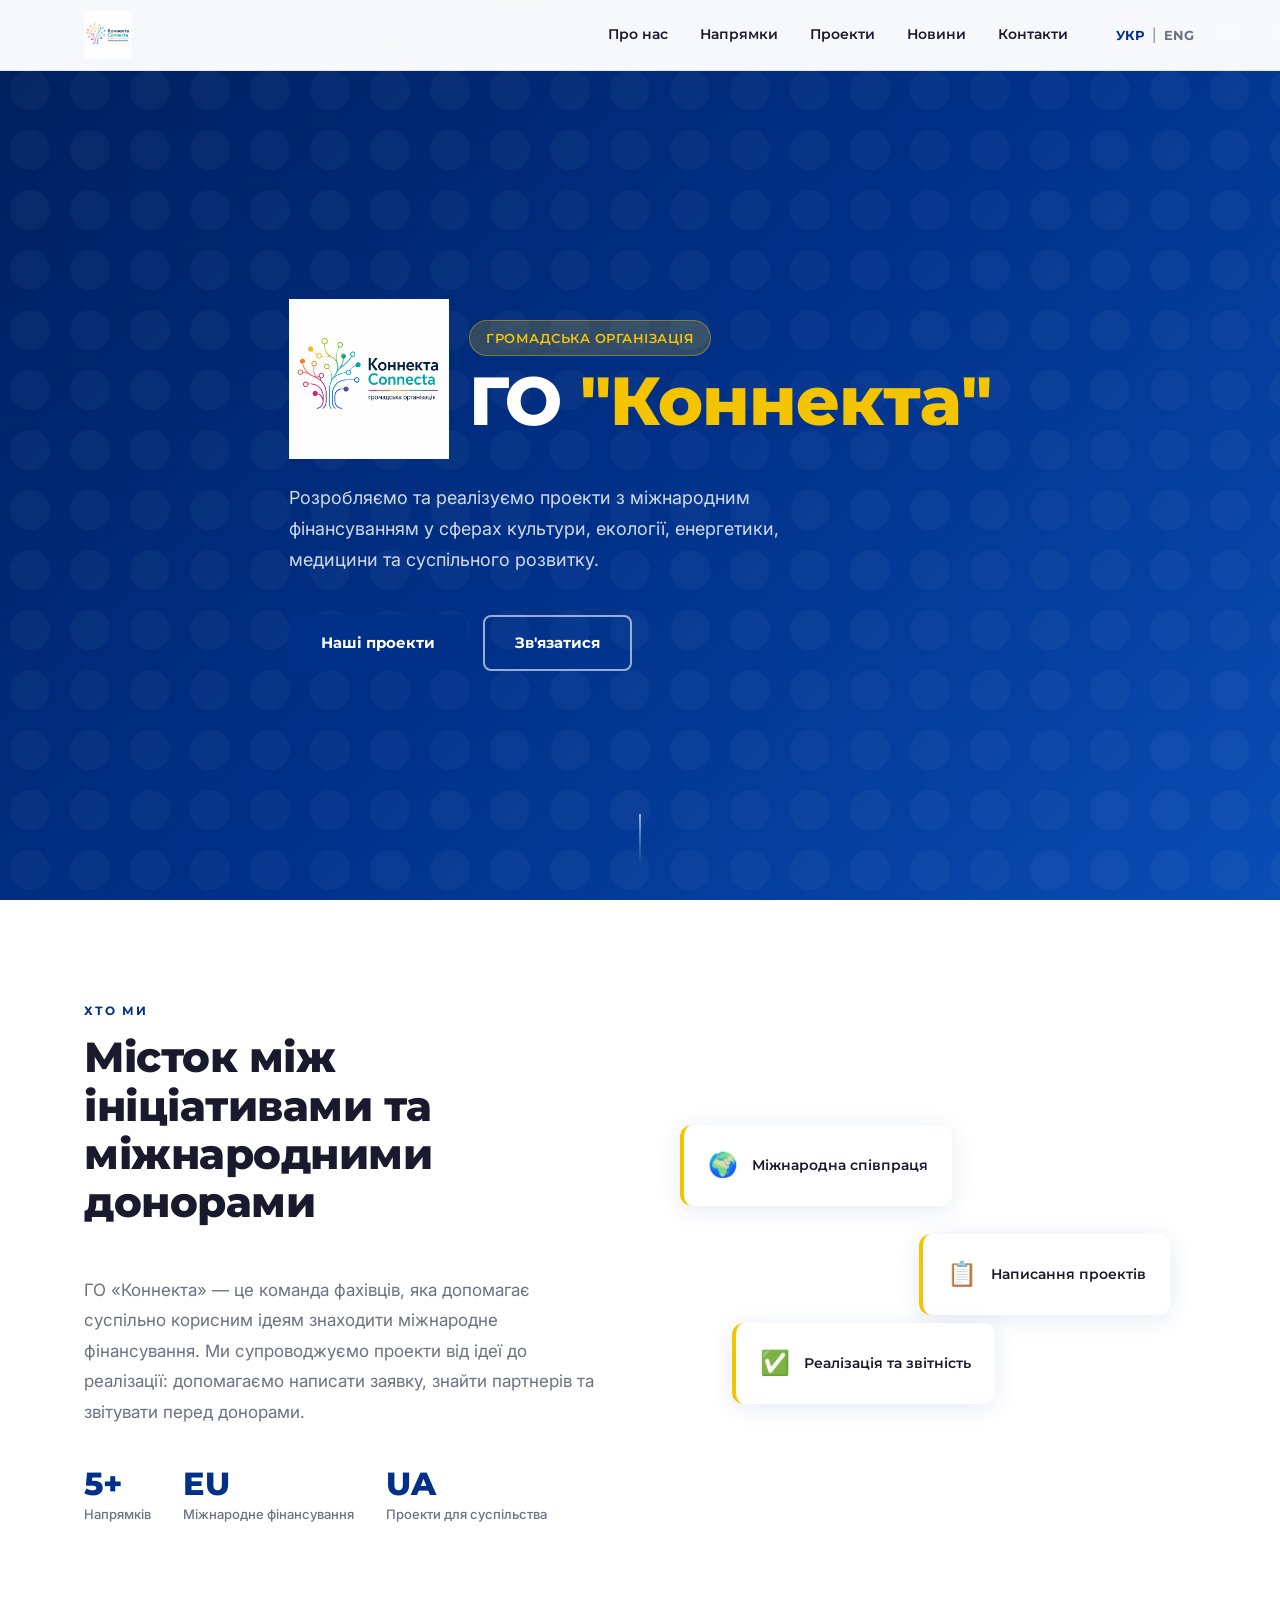
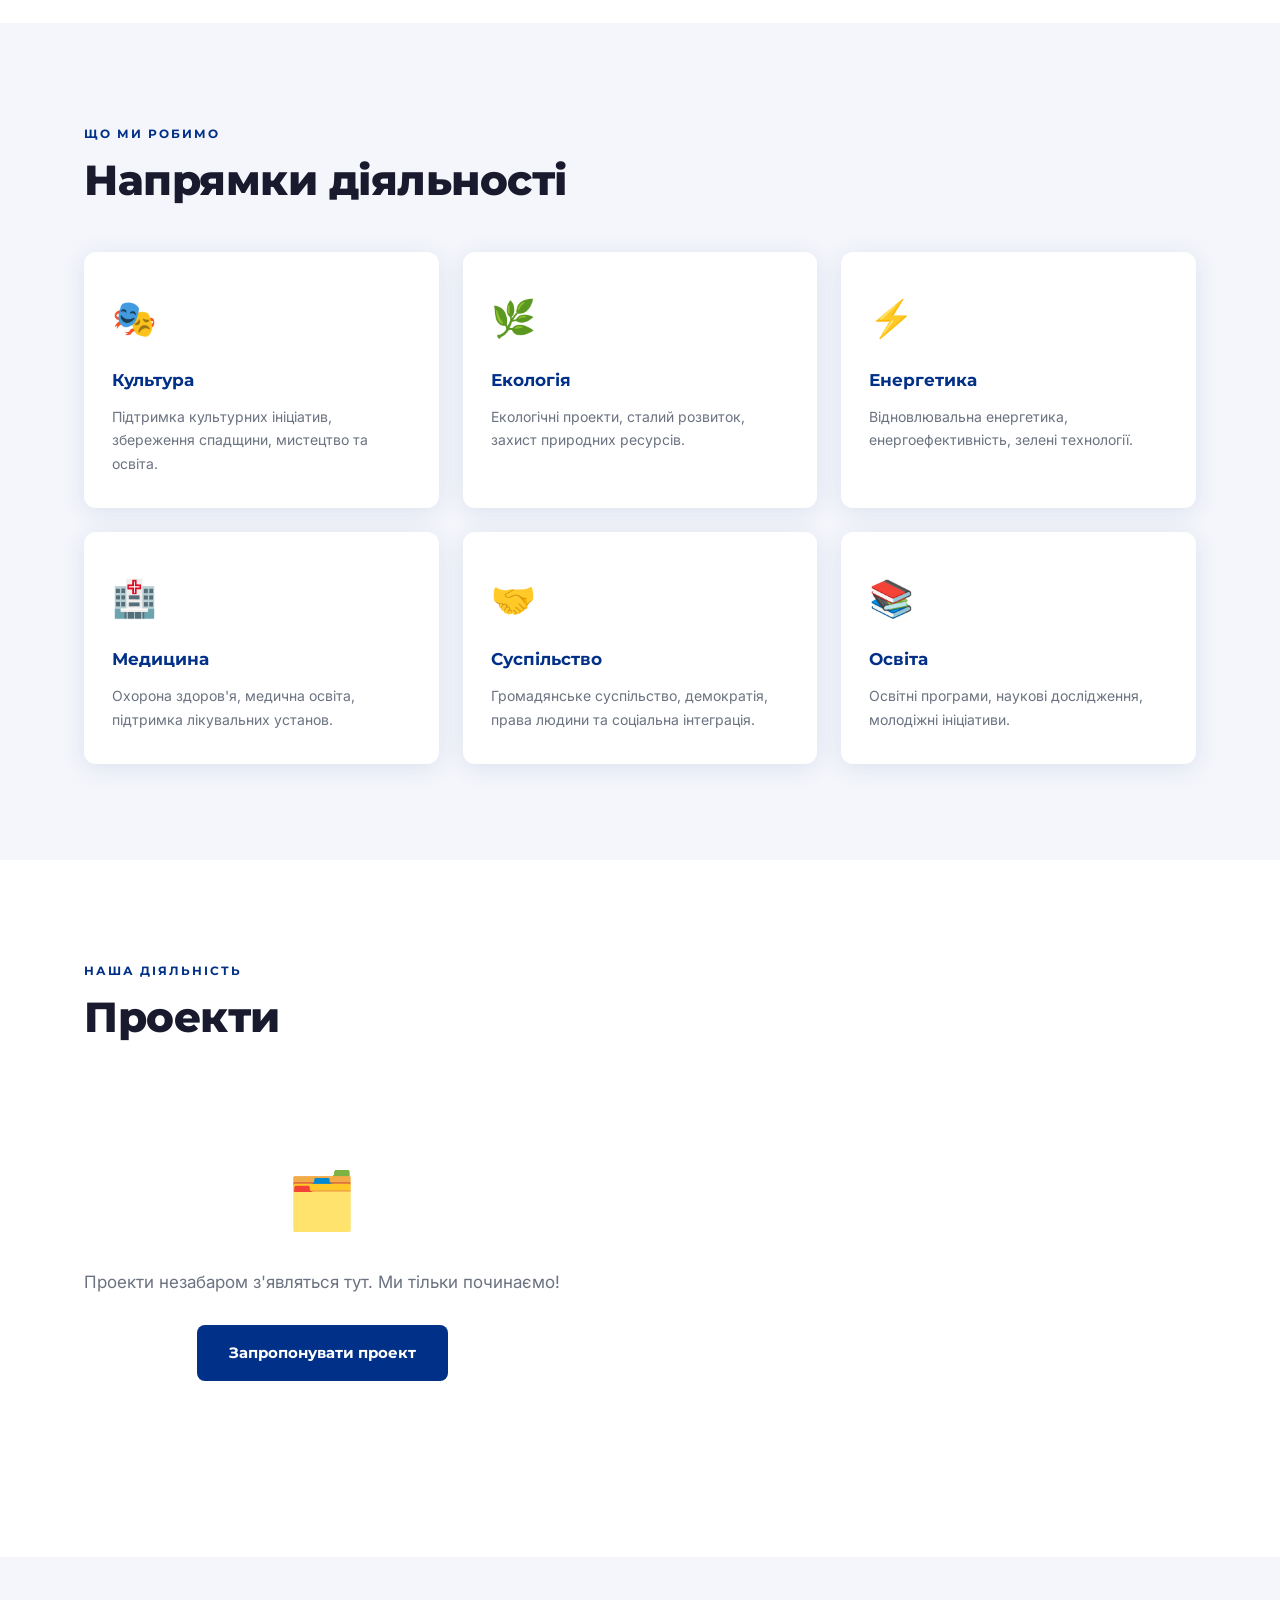
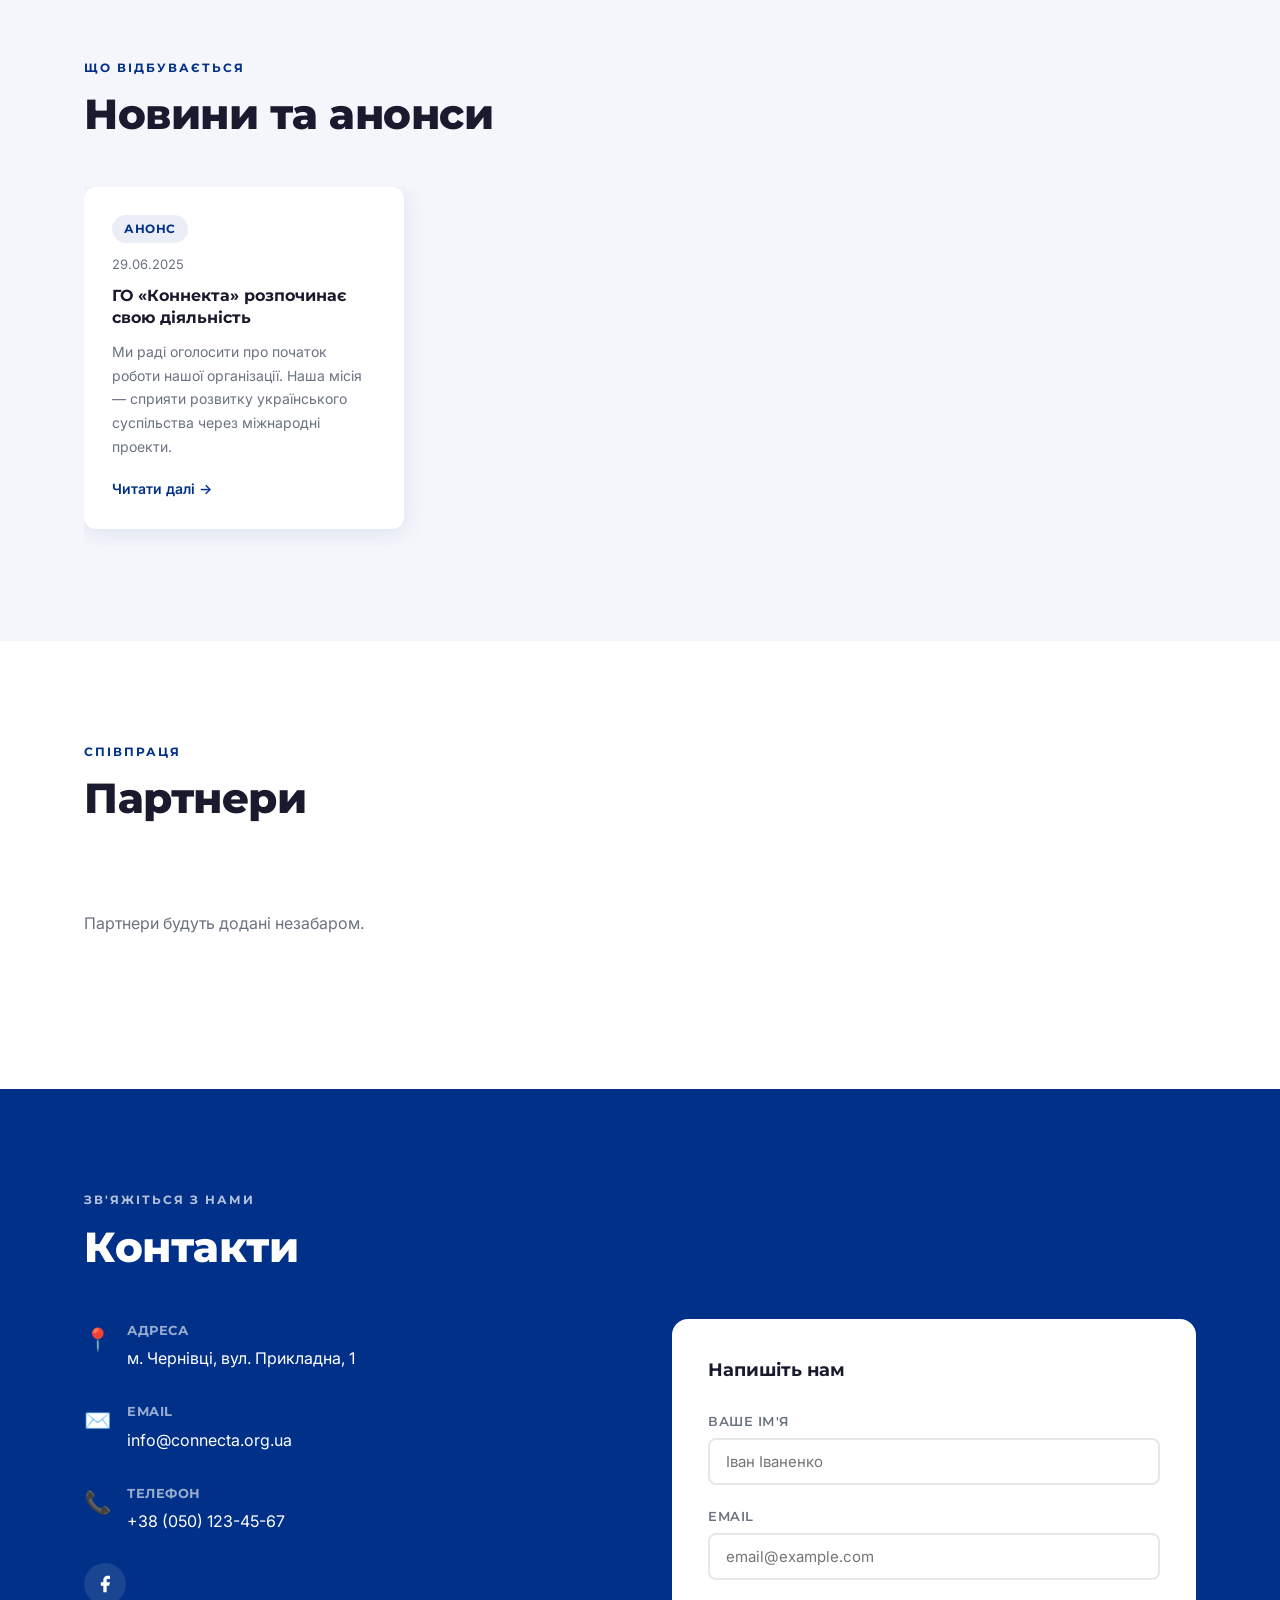
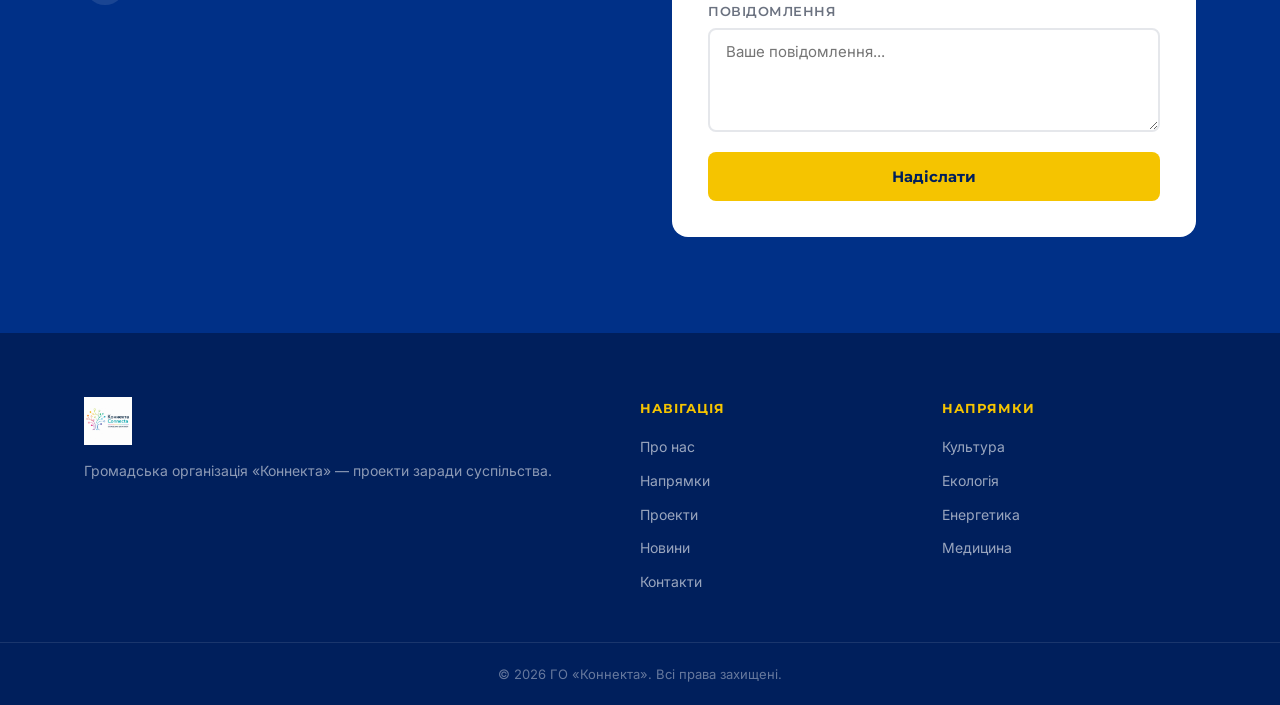
==== commit c6e135c1: "Update index.html" ====
--- a/index.html
+++ b/index.html
@@ -225,9 +225,7 @@
           <a href="#" class="social-btn" aria-label="Facebook">
             <svg width="20" height="20" viewBox="0 0 24 24" fill="currentColor"><path d="M18 2h-3a5 5 0 0 0-5 5v3H7v4h3v8h4v-8h3l1-4h-4V7a1 1 0 0 1 1-1h3z"/></svg>
           </a>
-          <a href="#" class="social-btn" aria-label="LinkedIn">
-            <svg width="20" height="20" viewBox="0 0 24 24" fill="currentColor"><path d="M16 8a6 6 0 0 1 6 6v7h-4v-7a2 2 0 0 0-2-2 2 2 0 0 0-2 2v7h-4v-7a6 6 0 0 1 6-6zM2 9h4v12H2z"/><circle cx="4" cy="4" r="2"/></svg>
-          </a>
+          
         </div>
       </div>
       <form class="contact-form" id="contact-form" name="contact" method="POST" data-netlify="true">
